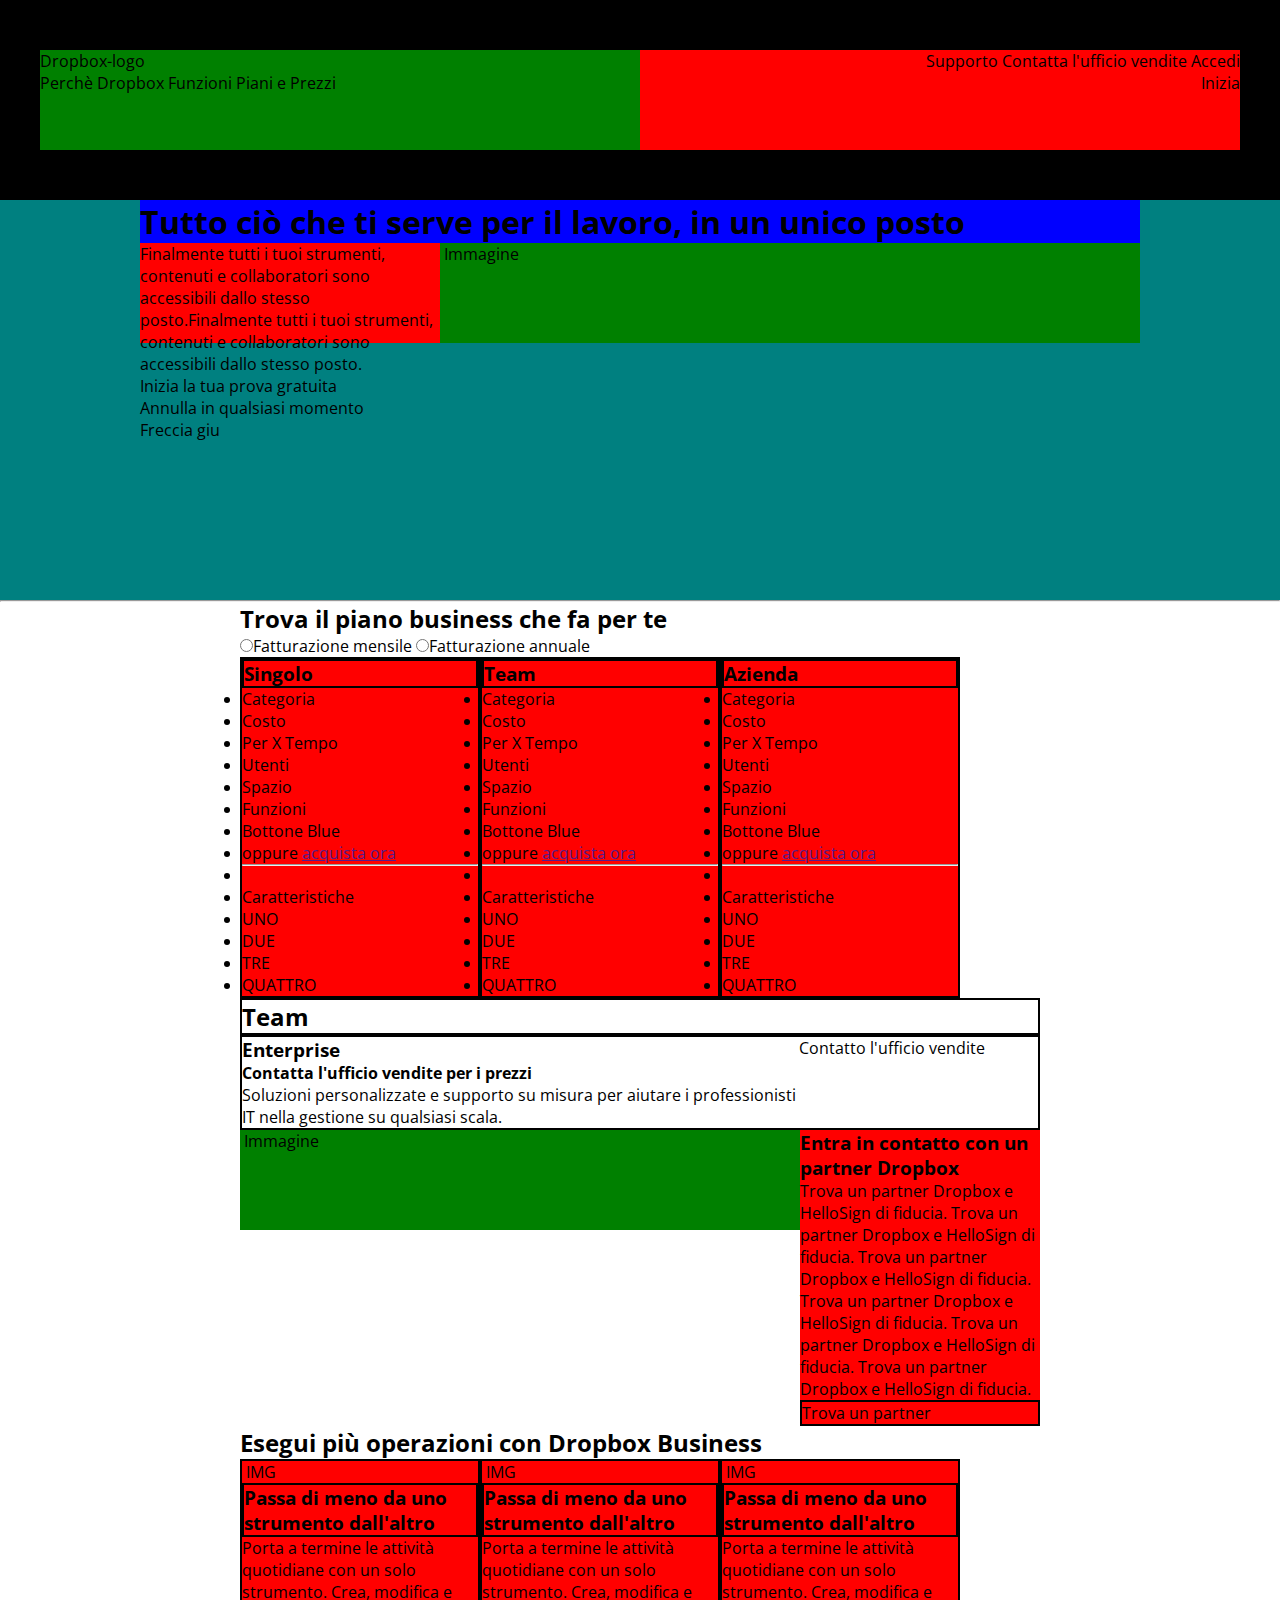
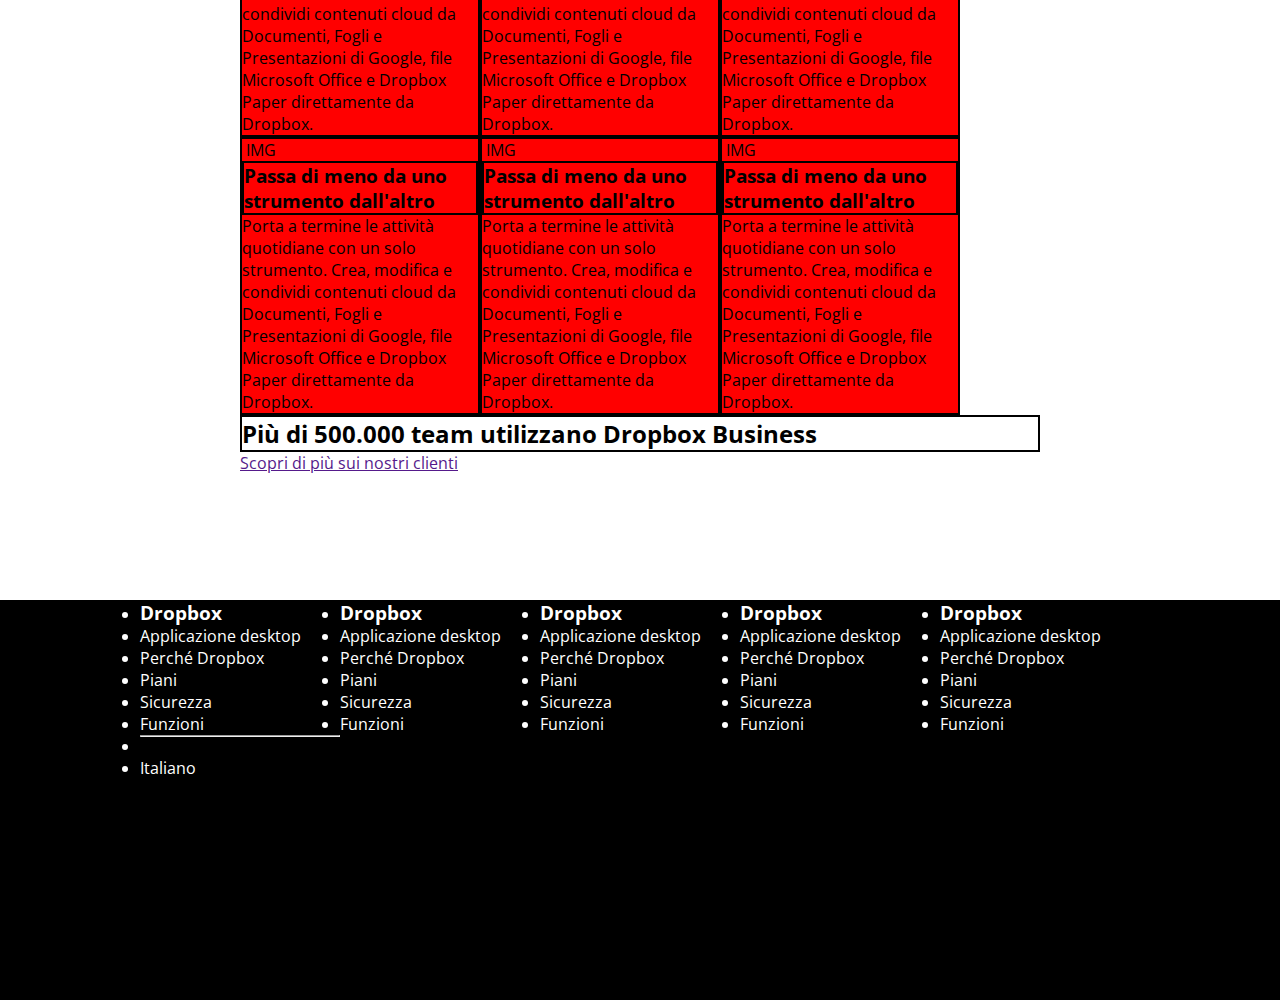
==== index.html @ 6da0c2fe "[UPD] Added footer block structure" ====
<!DOCTYPE html>
<html lang="en">
<head>
    <meta charset="UTF-8">
    <meta name="viewport" content="width=device-width, initial-scale=1.0">
    <title>Esercizio n9</title>
    <!-- font -->
    <link rel="preconnect" href="https://fonts.googleapis.com">
    <link rel="preconnect" href="https://fonts.gstatic.com" crossorigin>
    <link href="https://fonts.googleapis.com/css2?family=Open+Sans:ital,wght@0,300..800;1,300..800&display=swap" rel="stylesheet">
    <!-- simbols -->
    <link rel="stylesheet" href="https://cdnjs.cloudflare.com/ajax/libs/font-awesome/6.7.2/css/all.min.css" integrity="sha512-Evv84Mr4kqVGRNSgIGL/F/aIDqQb7xQ2vcrdIwxfjThSH8CSR7PBEakCr51Ck+w+/U6swU2Im1vVX0SVk9ABhg==" crossorigin="anonymous" referrerpolicy="no-referrer" />
    <!-- css -->
    <link rel="stylesheet" href="./css/style.css">
</head>
<body>
    <!-- header -->
    <header class="bg-black">
        <div class="container-big d-flex align-items-center h200">
            <div class="col50 bg-green h100">
                <div class="logo">Dropbox-logo</div>
                <div class="links">
                    Perch&egrave; Dropbox
                    Funzioni
                    Piani e Prezzi
                </div>
            </div>
            <div class="col50 bg-red txt-right h100">
                <div class="links">
                    Supporto
                    Contatta l'ufficio vendite
                    Accedi
                    <div class="btn">Inizia</div>
                </div>
            </div>
        </div>
    </header>
    <!-- main -->
    <main class="h2000">
        <!-- jumbotron -->
        <div id="jumbotron" class="bg-teal">
            <div class="container-mid h400">
                <div class="content">
                    <h1 class="bg-blue">Tutto ci&ograve; che ti serve per il lavoro, in un unico posto</h1>
                </div>
                <div class="content d-flex">
                    <div class="col30 bg-red h100">
                        <p>Finalmente tutti i tuoi strumenti, contenuti e collaboratori sono accessibili dallo stesso posto.Finalmente tutti i tuoi strumenti, contenuti e collaboratori sono accessibili dallo stesso posto.</p>
                        <div class="btn"> Inizia la tua prova gratuita</div>
                        <div class="btn"> Annulla in qualsiasi momento</div>
                        <div class="arrow">Freccia giu</div>
                    </div>
                    <div class="col70 bg-green h100">
                        <img src="" alt="">
                        Immagine
                    </div>
                </div>
            </div>
        </div>
        <hr>
        <div class="container-sm">
            <!-- S1 -->
            <div id="section-1">
                <!-- row -->
                <div class="content">
                    <h2>Trova il piano business che fa per te</h2>
                    <div class="inp-radio">
                        <input type="radio">Fatturazione mensile
                        <input type="radio">Fatturazione annuale
                    </div>
                </div>
                <!-- column -->
                <div class="content d-flex">
                    <!-- one -->
                    <div class="col30 bg-red border-black">
                        <h3 class="border-black">Singolo</h3>
                        <ul>
                            <li>Categoria</li>
                            <li>Costo</li>
                            <li>Per X Tempo</li>
                            <li>Utenti</li>
                            <li>Spazio</li>
                            <li>Funzioni</li>
                            <li class="btn">Bottone Blue</li>
                            <li>oppure <a href="">acquista ora</a></li>
                            <li><hr> <!--forse un hr?--></li>
                            <li>Caratteristiche</li>
                            <li>UNO</li>
                            <li>DUE</li>
                            <li>TRE</li>
                            <li>QUATTRO</li>
                        </ul>
                    </div>
                    <!-- two -->
                    <div class="col30 bg-red border-black">
                        <h3 class="border-black">Team</h3>
                        <ul>
                            <li>Categoria</li>
                            <li>Costo</li>
                            <li>Per X Tempo</li>
                            <li>Utenti</li>
                            <li>Spazio</li>
                            <li>Funzioni</li>
                            <li class="btn">Bottone Blue</li>
                            <li>oppure <a href="">acquista ora</a></li>
                            <li><hr> <!--forse un hr?--></li>
                            <li>Caratteristiche</li>
                            <li>UNO</li>
                            <li>DUE</li>
                            <li>TRE</li>
                            <li>QUATTRO</li>
                        </ul>
                    </div>
                    <!-- three -->
                    <div class="col30 bg-red border-black">
                        <h3 class="border-black">Azienda</h3>
                        <ul>
                            <li>Categoria</li>
                            <li>Costo</li>
                            <li>Per X Tempo</li>
                            <li>Utenti</li>
                            <li>Spazio</li>
                            <li>Funzioni</li>
                            <li class="btn">Bottone Blue</li>
                            <li>oppure <a href="">acquista ora</a></li>
                            <li><hr> <!--forse un hr?--></li>
                            <li>Caratteristiche</li>
                            <li>UNO</li>
                            <li>DUE</li>
                            <li>TRE</li>
                            <li>QUATTRO</li>
                        </ul>
                    </div>
                </div>
                <!-- row -->
                <div class="content">
                    <h2 class="border-black">Team</h2>
                    <div class="content d-flex border-black">
                        <div class="col70">
                            <h3>Enterprise</h3>
                            <strong>Contatta l'ufficio vendite per i prezzi</strong>
                            <p>Soluzioni personalizzate e supporto su misura per aiutare i professionisti IT nella gestione su qualsiasi scala.</p>
                        </div>
                        <div class="col30">
                            <div class="btn">Contatto l'ufficio vendite</div>
                        </div>
                    </div>
                </div>
            </div>
            <!-- S2 -->
            <div id="section-2">
                <div class="content d-flex">
                    <div class="col70 bg-green h100">
                        <img src="" alt="">
                        Immagine
                    </div>
                    <div class="col30 bg-red">
                        <h3>Entra in contatto con un partner Dropbox</h3>
                        <p>Trova un partner Dropbox e HelloSign di fiducia. Trova un partner Dropbox e HelloSign di fiducia. Trova un partner Dropbox e HelloSign di fiducia. Trova un partner Dropbox e HelloSign di fiducia. Trova un partner Dropbox e HelloSign di fiducia. Trova un partner Dropbox e HelloSign di fiducia.</p>
                        <div class="btn border-black">Trova un partner</div>
                    </div>
                </div>
            </div>
            <!-- S3 -->
            <div id="section-3">
                <!-- row -->
                <div class="content">
                    <h2>Esegui pi&ugrave; operazioni con Dropbox Business</h2>
                </div>
                <!-- column -->
                <div class="content d-flex flex-wrap">
                    <!-- one -->
                    <div class="col30 bg-red border-black">
                        <img src="" alt=""> IMG
                        <h3 class="border-black">Passa di meno da uno strumento dall'altro</h3>
                        <p>Porta a termine le attivit&agrave; quotidiane con un solo strumento. Crea, modifica e condividi contenuti cloud da Documenti, Fogli e Presentazioni di Google, file Microsoft Office e Dropbox Paper direttamente da Dropbox.</p>
                    </div>
                    <!-- two -->
                    <div class="col30 bg-red border-black">
                        <img src="" alt=""> IMG
                        <h3 class="border-black">Passa di meno da uno strumento dall'altro</h3>
                        <p>Porta a termine le attivit&agrave; quotidiane con un solo strumento. Crea, modifica e condividi contenuti cloud da Documenti, Fogli e Presentazioni di Google, file Microsoft Office e Dropbox Paper direttamente da Dropbox.</p>
                    </div>
                    <!-- three -->
                    <div class="col30 bg-red border-black">
                        <img src="" alt=""> IMG
                        <h3 class="border-black">Passa di meno da uno strumento dall'altro</h3>
                        <p>Porta a termine le attivit&agrave; quotidiane con un solo strumento. Crea, modifica e condividi contenuti cloud da Documenti, Fogli e Presentazioni di Google, file Microsoft Office e Dropbox Paper direttamente da Dropbox.</p>
                    </div>
                    <!-- four -->
                    <div class="col30 bg-red border-black">
                        <img src="" alt=""> IMG
                        <h3 class="border-black">Passa di meno da uno strumento dall'altro</h3>
                        <p>Porta a termine le attivit&agrave; quotidiane con un solo strumento. Crea, modifica e condividi contenuti cloud da Documenti, Fogli e Presentazioni di Google, file Microsoft Office e Dropbox Paper direttamente da Dropbox.</p>
                    </div>
                    <!-- five -->
                    <div class="col30 bg-red border-black">
                        <img src="" alt=""> IMG
                        <h3 class="border-black">Passa di meno da uno strumento dall'altro</h3>
                        <p>Porta a termine le attivit&agrave; quotidiane con un solo strumento. Crea, modifica e condividi contenuti cloud da Documenti, Fogli e Presentazioni di Google, file Microsoft Office e Dropbox Paper direttamente da Dropbox.</p>
                    </div>
                    <!-- six -->
                    <div class="col30 bg-red border-black">
                        <img src="" alt=""> IMG
                        <h3 class="border-black">Passa di meno da uno strumento dall'altro</h3>
                        <p>Porta a termine le attivit&agrave; quotidiane con un solo strumento. Crea, modifica e condividi contenuti cloud da Documenti, Fogli e Presentazioni di Google, file Microsoft Office e Dropbox Paper direttamente da Dropbox.</p>
                    </div>
                </div>
                <!-- row -->
                <div class="content">
                    <h2 class="border-black">Pi&ugrave; di 500.000 team utilizzano Dropbox Business</h2>
                    <a href="">Scopri di pi&ugrave; sui nostri clienti</a>
                </div>
            </div>
        </div>
    </main>
    <!-- footer -->
    <footer class="bg-black h400">
        <div class="container-mid">
            <div id="info-links">
                <div class="content d-flex c-white">
                    <!-- one -->
                    <div class="col20">
                        <ul>
                            <li><h3>Dropbox</h3></li>
                            <li>Applicazione desktop</li>
                            <li>Perch&eacute; Dropbox</li>
                            <li>Piani</li>
                            <li>Sicurezza</li>
                            <li>Funzioni</li>
                            <li><hr></li>
                            <li>Italiano</li>
                        </ul>
                    </div>
                    <!-- two -->
                    <div class="col20">
                        <ul>
                            <li><h3>Dropbox</h3></li>
                            <li>Applicazione desktop</li>
                            <li>Perch&eacute; Dropbox</li>
                            <li>Piani</li>
                            <li>Sicurezza</li>
                            <li>Funzioni</li>
                        </ul>
                    </div>
                    <!-- three -->
                    <div class="col20">
                        <ul>
                            <li><h3>Dropbox</h3></li>
                            <li>Applicazione desktop</li>
                            <li>Perch&eacute; Dropbox</li>
                            <li>Piani</li>
                            <li>Sicurezza</li>
                            <li>Funzioni</li>
                        </ul>
                    </div>
                    <!-- four -->
                    <div class="col20">
                        <ul>
                            <li><h3>Dropbox</h3></li>
                            <li>Applicazione desktop</li>
                            <li>Perch&eacute; Dropbox</li>
                            <li>Piani</li>
                            <li>Sicurezza</li>
                            <li>Funzioni</li>
                        </ul>
                    </div>
                    <!-- five -->
                    <div class="col20">
                        <ul>
                            <li><h3>Dropbox</h3></li>
                            <li>Applicazione desktop</li>
                            <li>Perch&eacute; Dropbox</li>
                            <li>Piani</li>
                            <li>Sicurezza</li>
                            <li>Funzioni</li>
                        </ul>
                    </div>
                </div>
            </div>
        </div>
    </footer>
</body>
</html>
---- css/style.css ----
*{
    padding: 0;
    margin: 0;
    box-sizing: border-box;
}

body{
    font-family: "Open Sans";
}

.container-big{
    max-width: 1200px;
    margin: 0 auto;
}

.container-mid{
    max-width: 1000px;
    margin: 0 auto;
}

.container-sm{
    max-width: 800px;
    margin: 0 auto;
}

/*content*/

/*utility*/

.bg-black{
    background-color: black;
}

.bg-teal{
    background-color: teal;
}

.bg-blue{
    background-color: blue;
}

.bg-lightgrey{
    background-color: lightgrey;
}

.bg-red{
    background-color: red;
}

.bg-green{
    background-color: green;
}

.border-black{
    border: 2px solid black;
}

/*utility-txt*/

.c-white{
    color: white;
}

.txt-right{
    text-align: right;
}

.txt-center{
    text-align: center;
}

/*utility-dim*/

.col50{
    width: 50%;
}

.col30{
    width: 30%;
}

.col70{
    width: 70%;
}

.col20{
    width: 20%;
}

.h2000{
    height: 2000px;
}

.h400{
    height: 400px;
}

.h200{
    height: 200px;
}

.h100{
    height: 100px;
}

.p50{
    padding: 50px;
}

.m50{
    margin: 50px;
}

/*utility-flex*/

.d-flex{
    display: flex;
}

.flex-wrap{
    flex-wrap: wrap;
}

.align-items-center{
    align-items: center;
}
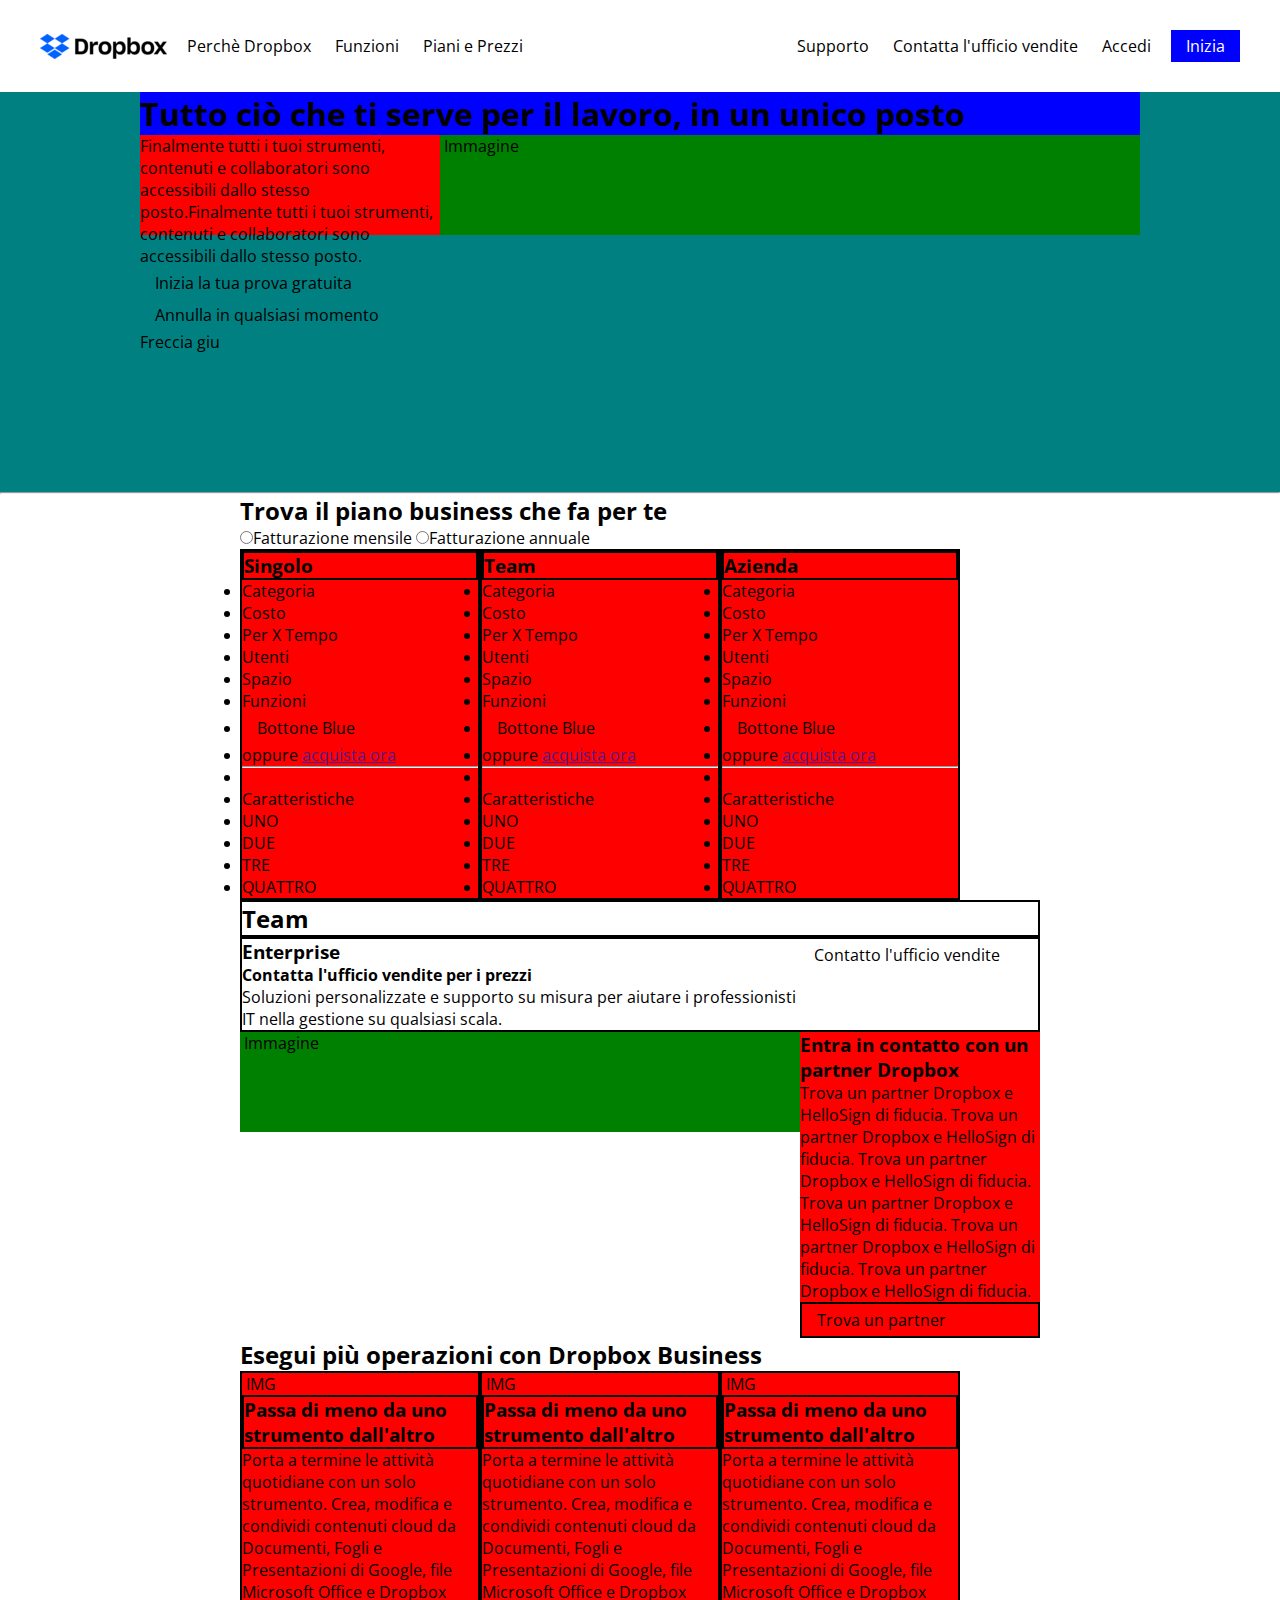
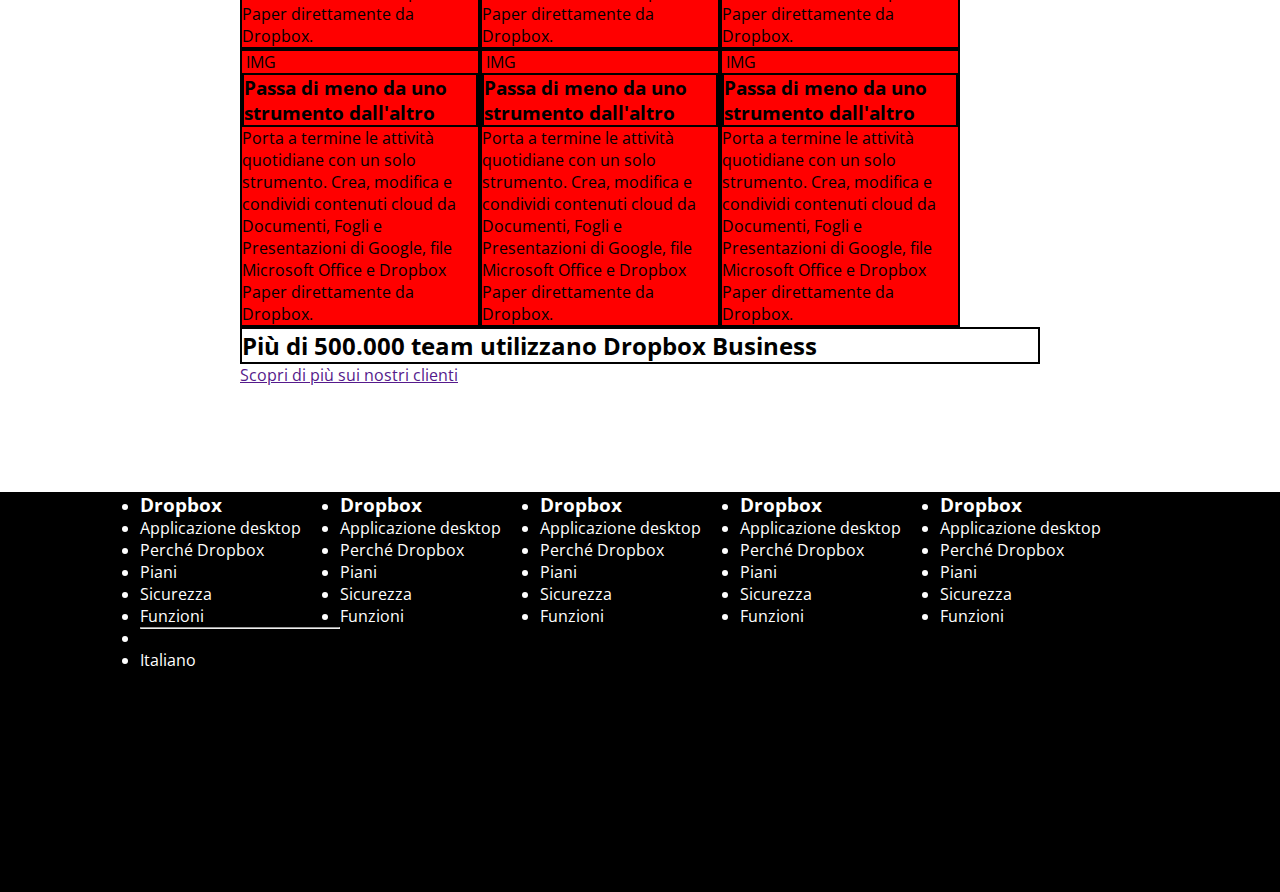
==== commit d14ab8e5: "[UPD] Styling header" ====
--- a/index.html
+++ b/index.html
@@ -15,24 +15,28 @@
 </head>
 <body>
     <!-- header -->
-    <header class="bg-black">
-        <div class="container-big d-flex align-items-center h200">
-            <div class="col50 bg-green h100">
-                <div class="logo">Dropbox-logo</div>
-                <div class="links">
-                    Perch&egrave; Dropbox
-                    Funzioni
-                    Piani e Prezzi
-                </div>
-            </div>
-            <div class="col50 bg-red txt-right h100">
-                <div class="links">
-                    Supporto
-                    Contatta l'ufficio vendite
-                    Accedi
-                    <div class="btn">Inizia</div>
-                </div>
-            </div>
+    <header>
+        <div class="container-big d-flex align-items-center py30">
+            <img src="./img/logo-small.png" alt="">
+            <div class="col50">
+                <div id="head-leftlinks">
+                    <ul>
+                        <li>Perch&egrave; Dropbox</li>
+                        <li>Funzioni</li>
+                        <li>Piani e Prezzi</li>
+                    </ul>
+                </div>
+            </div>
+            <div class="col50 txt-right">
+                <div id="head-rightlinks" class>
+                    <ul>
+                        <li>Supporto</li>
+                        <li>Contatta l'ufficio vendite</li>
+                        <li>Accedi</li>
+                    </ul>
+                </div>
+            </div>
+            <div class="btn bg-blue c-white">Inizia</div>
         </div>
     </header>
     <!-- main -->
--- a/css/style.css
+++ b/css/style.css
@@ -24,6 +24,22 @@
 }
 
 /*content*/
+
+header ul li{
+    display: inline-block;
+}
+
+.btn{
+    padding: 5px 15px;
+}
+
+#head-leftlinks li{
+    margin-left: 20px;
+}
+
+#head-rightlinks li{
+    margin-right: 20px;
+}
 
 /*utility*/
 
@@ -103,12 +119,22 @@
     height: 100px;
 }
 
+/*utility-margin/padding*/
+
 .p50{
     padding: 50px;
 }
 
+.py30{
+    padding: 30px 0;
+}
+
 .m50{
     margin: 50px;
+}
+
+.mr20{
+    margin-right: 20px;
 }
 
 /*utility-flex*/
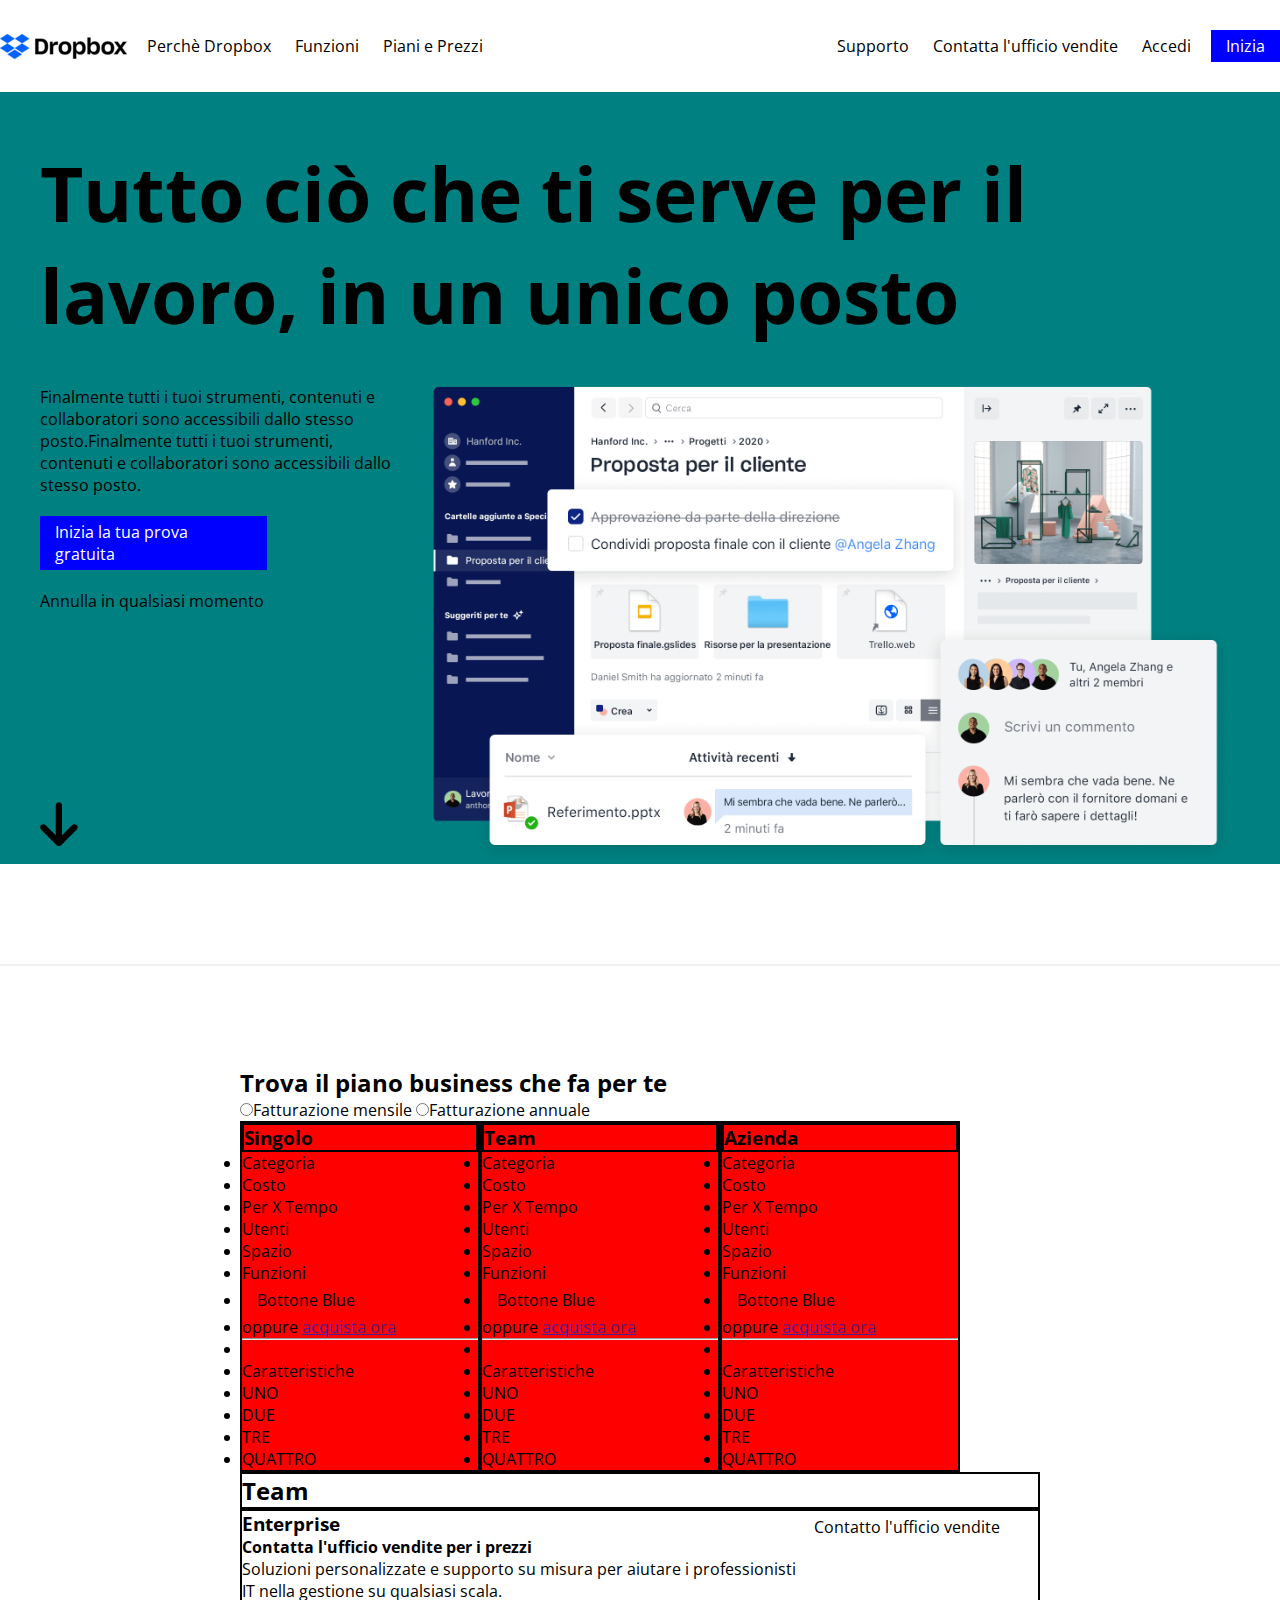
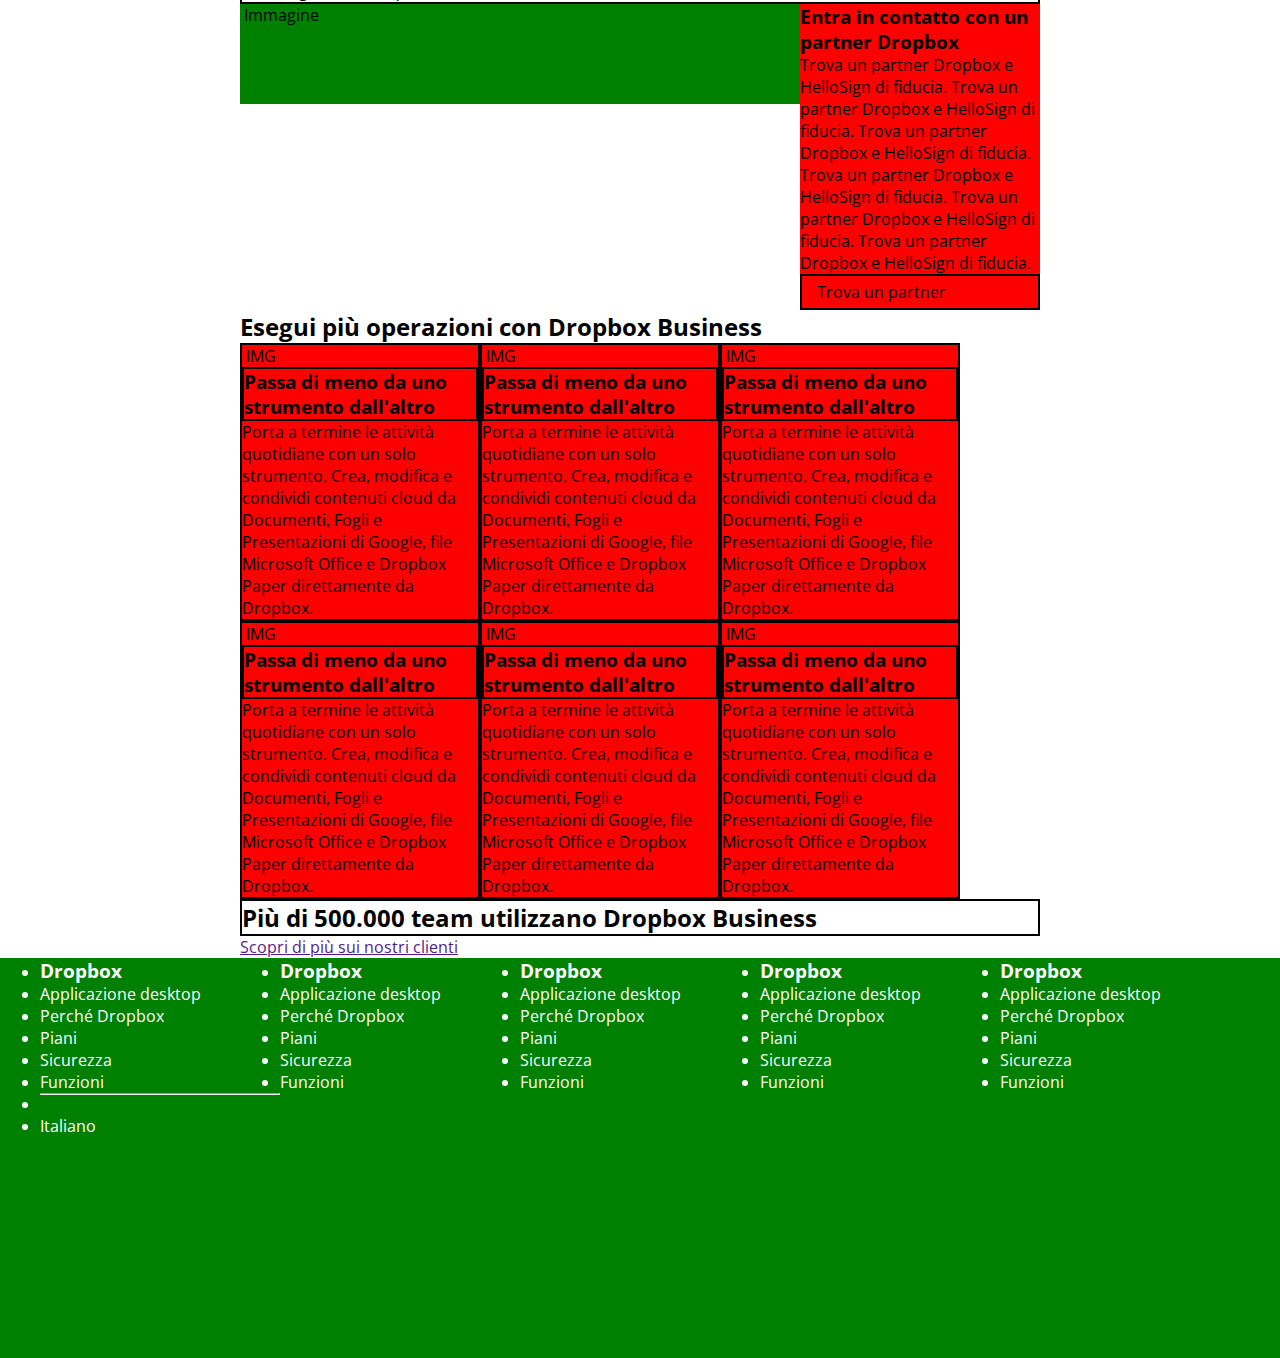
==== commit 94326806: "[UPD] Styling jumbotron" ====
--- a/index.html
+++ b/index.html
@@ -40,28 +40,25 @@
         </div>
     </header>
     <!-- main -->
-    <main class="h2000">
+    <main>
         <!-- jumbotron -->
-        <div id="jumbotron" class="bg-teal">
-            <div class="container-mid h400">
-                <div class="content">
-                    <h1 class="bg-blue">Tutto ci&ograve; che ti serve per il lavoro, in un unico posto</h1>
-                </div>
+        <div id="jumbotron" class="bg-teal pt50">
+            <div class="container-mid">
+                <h1>Tutto ci&ograve; che ti serve per il lavoro, in un unico posto</h1>
                 <div class="content d-flex">
-                    <div class="col30 bg-red h100">
-                        <p>Finalmente tutti i tuoi strumenti, contenuti e collaboratori sono accessibili dallo stesso posto.Finalmente tutti i tuoi strumenti, contenuti e collaboratori sono accessibili dallo stesso posto.</p>
-                        <div class="btn"> Inizia la tua prova gratuita</div>
-                        <div class="btn"> Annulla in qualsiasi momento</div>
-                        <div class="arrow">Freccia giu</div>
-                    </div>
-                    <div class="col70 bg-green h100">
-                        <img src="" alt="">
-                        Immagine
-                    </div>
-                </div>
-            </div>
-        </div>
-        <hr>
+                    <div class="col30 pos-relative ">
+                        <p class="mb20">Finalmente tutti i tuoi strumenti, contenuti e collaboratori sono accessibili dallo stesso posto.Finalmente tutti i tuoi strumenti, contenuti e collaboratori sono accessibili dallo stesso posto.</p>
+                        <div class="btn bg-blue c-white mb20">Inizia la tua prova gratuita</div>
+                        <div>Annulla in qualsiasi momento</div>
+                        <i class="fa-solid fa-arrow-down pos-absolute bottom15"></i>
+                    </div>
+                    <div class="col70">
+                        <img class="img-fluid" src="./img/jumbo.png" alt="">
+                    </div>
+                </div>
+            </div>
+        </div>
+        <hr class="my100">
         <div class="container-sm">
             <!-- S1 -->
             <div id="section-1">
@@ -219,7 +216,7 @@
         </div>
     </main>
     <!-- footer -->
-    <footer class="bg-black h400">
+    <footer class="bg-green h400">
         <div class="container-mid">
             <div id="info-links">
                 <div class="content d-flex c-white">
--- a/css/style.css
+++ b/css/style.css
@@ -9,12 +9,12 @@
 }
 
 .container-big{
+    max-width: 1500px;
+    margin: 0 auto;
+}
+
+.container-mid{
     max-width: 1200px;
-    margin: 0 auto;
-}
-
-.container-mid{
-    max-width: 1000px;
     margin: 0 auto;
 }
 
@@ -23,7 +23,7 @@
     margin: 0 auto;
 }
 
-/*content*/
+/*content-header*/
 
 header ul li{
     display: inline-block;
@@ -41,6 +41,25 @@
     margin-right: 20px;
 }
 
+/*content-main*/
+
+h1{
+    font-size: 75px;
+    margin-bottom: 40px;
+}
+
+#jumbotron .btn{
+    max-width: 63%;
+}
+
+.fa-arrow-down{
+    font-size: 50px;
+}
+
+main>hr{
+    border: 1px solid rgba(211, 211, 211, 0.3);
+}
+
 /*utility*/
 
 .bg-black{
@@ -119,12 +138,24 @@
     height: 100px;
 }
 
+.img-fluid{
+    max-width: 100%;
+}
+
 /*utility-margin/padding*/
 
 .p50{
     padding: 50px;
 }
 
+.pt50{
+    padding-top: 50px;
+}
+
+.pb50{
+    padding-bottom: 50px;
+}
+
 .py30{
     padding: 30px 0;
 }
@@ -133,10 +164,18 @@
     margin: 50px;
 }
 
+.my100{
+    margin: 100px 0;
+}
+
 .mr20{
     margin-right: 20px;
 }
 
+.mb20{
+    margin-bottom: 20px;
+}
+
 /*utility-flex*/
 
 .d-flex{
@@ -149,4 +188,19 @@
 
 .align-items-center{
     align-items: center;
-}+}
+
+/*utlity-pos*/
+
+.pos-relative{
+    position: relative;
+}
+
+.pos-absolute{
+    position: absolute;
+}
+
+.bottom15{
+    bottom: 15px;
+}
+
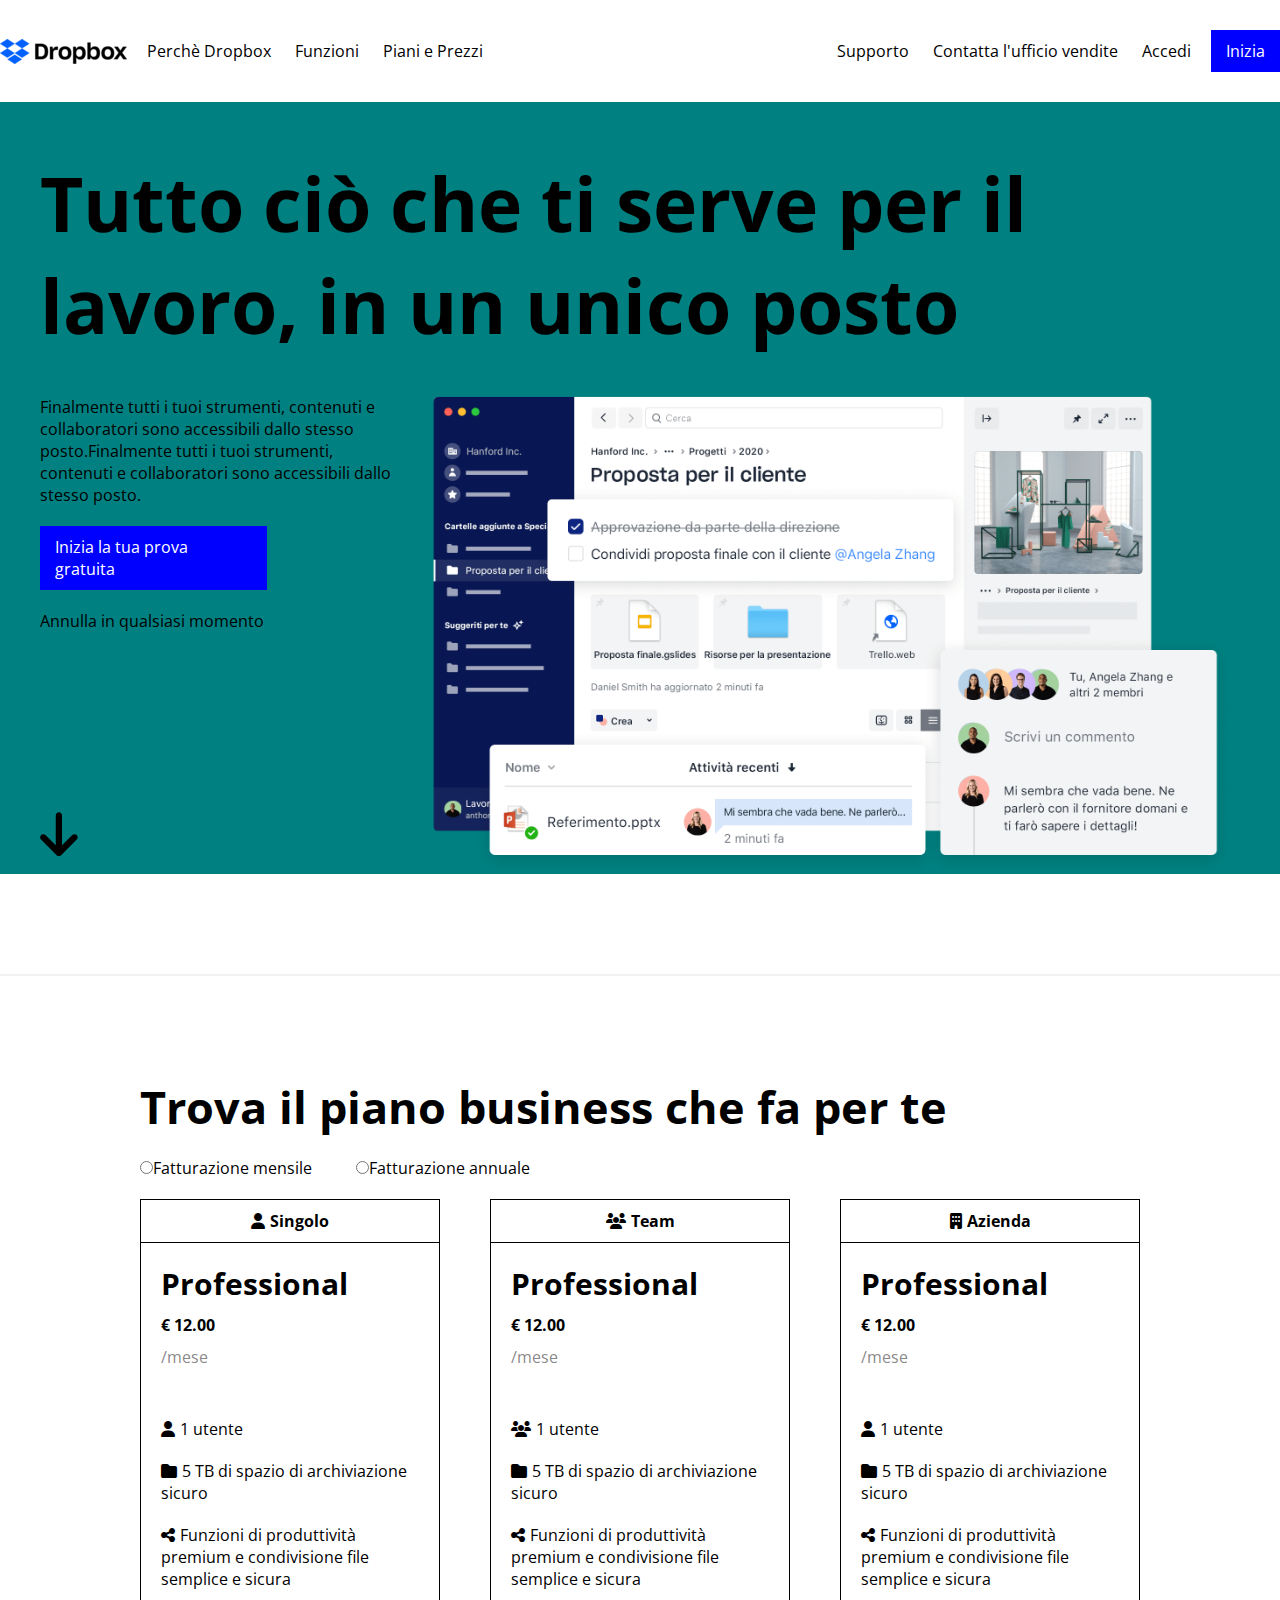
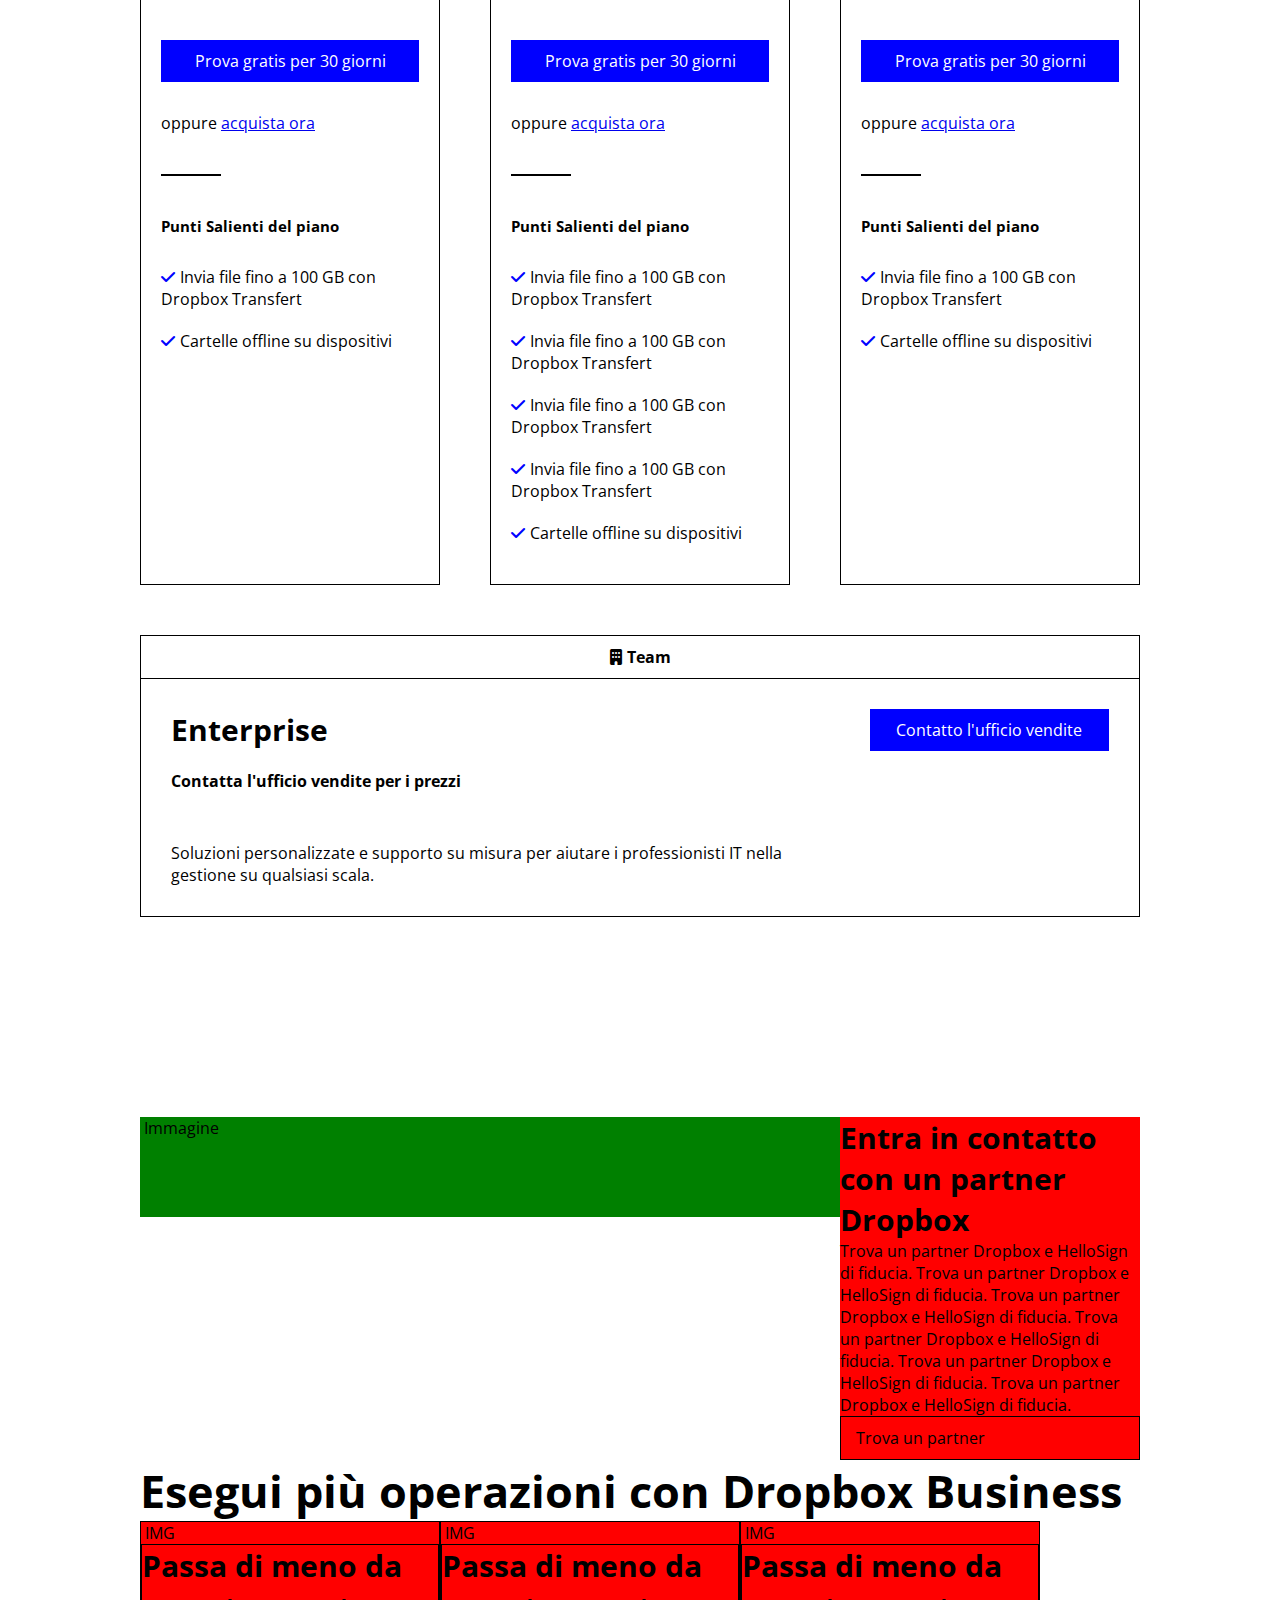
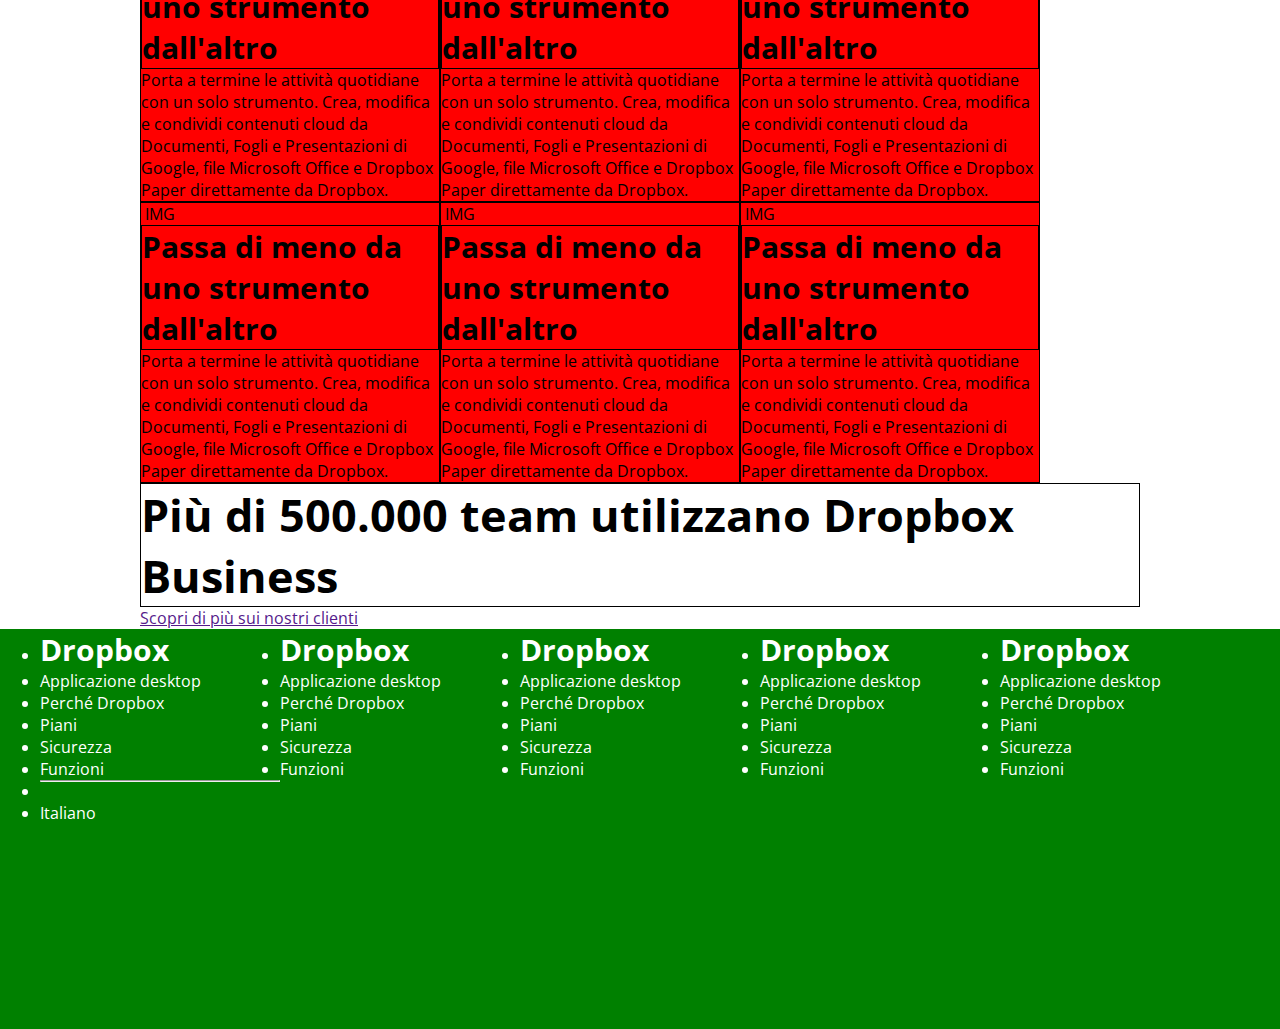
==== commit 16b1650a: "[UPD] Styling main S1" ====
--- a/index.html
+++ b/index.html
@@ -63,87 +63,90 @@
             <!-- S1 -->
             <div id="section-1">
                 <!-- row -->
-                <div class="content">
+                <div class="content-1">
                     <h2>Trova il piano business che fa per te</h2>
-                    <div class="inp-radio">
-                        <input type="radio">Fatturazione mensile
-                        <input type="radio">Fatturazione annuale
+                    <div class="inp-radio my20">
+                        <span><input type="radio" name="#">Fatturazione mensile</span>
+                        <span><input type="radio" name="#">Fatturazione annuale</span>
                     </div>
                 </div>
                 <!-- column -->
-                <div class="content d-flex">
+                <div class="content-2 d-flex align-stretch j-between">
                     <!-- one -->
-                    <div class="col30 bg-red border-black">
-                        <h3 class="border-black">Singolo</h3>
-                        <ul>
-                            <li>Categoria</li>
-                            <li>Costo</li>
-                            <li>Per X Tempo</li>
-                            <li>Utenti</li>
-                            <li>Spazio</li>
-                            <li>Funzioni</li>
-                            <li class="btn">Bottone Blue</li>
-                            <li>oppure <a href="">acquista ora</a></li>
-                            <li><hr> <!--forse un hr?--></li>
-                            <li>Caratteristiche</li>
-                            <li>UNO</li>
-                            <li>DUE</li>
-                            <li>TRE</li>
-                            <li>QUATTRO</li>
+                    <div class="col30 border-black">
+                        <h4 class="txt-center my10"><i class="fa-solid fa-user mr5"></i>Singolo</h4>
+                        <ul>
+                            <li class="mb10"><h3>Professional</h3></li>
+                            <li class="mb10"><strong>&euro; 12.00</strong></li>
+                            <li class="c-grey mb50">/mese</li>
+                            <li class="mb20"><i class="fa-solid fa-user mr5"></i>1 utente</li>
+                            <li class="mb20"><i class="fa-solid fa-folder mr5"></i>5 TB di spazio di archiviazione sicuro</li>
+                            <li class="mb50"><i class="fa-solid fa-share-nodes mr5"></i>Funzioni di produttivit&agrave; premium e condivisione file semplice e sicura</li>
+                            <li class="btn bg-blue c-white txt-center mb30">Prova gratis per 30 giorni</li>
+                            <li>oppure <a href="#">acquista ora</a></li>
+                        </ul>
+                        <hr class="my20">
+                        <ul>
+                            <li><h5 class="mb30">Punti Salienti del piano</h5></li>
+                            <li class="mb20"><i class="fa-solid fa-check c-blue mr5"></i>Invia file fino a 100 GB con Dropbox Transfert</li>
+                            <li class="mb20"><i class="fa-solid fa-check c-blue mr5"></i>Cartelle offline su dispositivi</li>
                         </ul>
                     </div>
                     <!-- two -->
-                    <div class="col30 bg-red border-black">
-                        <h3 class="border-black">Team</h3>
-                        <ul>
-                            <li>Categoria</li>
-                            <li>Costo</li>
-                            <li>Per X Tempo</li>
-                            <li>Utenti</li>
-                            <li>Spazio</li>
-                            <li>Funzioni</li>
-                            <li class="btn">Bottone Blue</li>
-                            <li>oppure <a href="">acquista ora</a></li>
-                            <li><hr> <!--forse un hr?--></li>
-                            <li>Caratteristiche</li>
-                            <li>UNO</li>
-                            <li>DUE</li>
-                            <li>TRE</li>
-                            <li>QUATTRO</li>
+                    <div class="col30 border-black">
+                        <h4 class="txt-center my10"><i class="fa-solid fa-users mr5"></i>Team</h4>
+                        <ul>
+                            <li class="mb10"><h3>Professional</h3></li>
+                            <li class="mb10"><strong>&euro; 12.00</strong></li>
+                            <li class="c-grey mb50">/mese</li>
+                            <li class="mb20"><i class="fa-solid fa-users mr5"></i>1 utente</li>
+                            <li class="mb20"><i class="fa-solid fa-folder mr5"></i>5 TB di spazio di archiviazione sicuro</li>
+                            <li class="mb50"><i class="fa-solid fa-share-nodes mr5"></i>Funzioni di produttivit&agrave; premium e condivisione file semplice e sicura</li>
+                            <li class="btn bg-blue c-white txt-center mb30">Prova gratis per 30 giorni</li>
+                            <li>oppure <a href="#">acquista ora</a></li>
+                        </ul>
+                        <hr class="my20">
+                        <ul>
+                            <li><h5 class="mb30">Punti Salienti del piano</h5></li>
+                            <li class="mb20"><i class="fa-solid fa-check c-blue mr5"></i>Invia file fino a 100 GB con Dropbox Transfert</li>
+                            <li class="mb20"><i class="fa-solid fa-check c-blue mr5"></i>Invia file fino a 100 GB con Dropbox Transfert</li>
+                            <li class="mb20"><i class="fa-solid fa-check c-blue mr5"></i>Invia file fino a 100 GB con Dropbox Transfert</li>
+                            <li class="mb20"><i class="fa-solid fa-check c-blue mr5"></i>Invia file fino a 100 GB con Dropbox Transfert</li>
+                            <li class="mb20"><i class="fa-solid fa-check c-blue mr5"></i>Cartelle offline su dispositivi</li>
                         </ul>
                     </div>
                     <!-- three -->
-                    <div class="col30 bg-red border-black">
-                        <h3 class="border-black">Azienda</h3>
-                        <ul>
-                            <li>Categoria</li>
-                            <li>Costo</li>
-                            <li>Per X Tempo</li>
-                            <li>Utenti</li>
-                            <li>Spazio</li>
-                            <li>Funzioni</li>
-                            <li class="btn">Bottone Blue</li>
-                            <li>oppure <a href="">acquista ora</a></li>
-                            <li><hr> <!--forse un hr?--></li>
-                            <li>Caratteristiche</li>
-                            <li>UNO</li>
-                            <li>DUE</li>
-                            <li>TRE</li>
-                            <li>QUATTRO</li>
-                        </ul>
-                    </div>
-                </div>
-                <!-- row -->
-                <div class="content">
-                    <h2 class="border-black">Team</h2>
-                    <div class="content d-flex border-black">
-                        <div class="col70">
-                            <h3>Enterprise</h3>
-                            <strong>Contatta l'ufficio vendite per i prezzi</strong>
+                    <div class="col30 border-black">
+                        <h4 class="txt-center my10"><i class="fa-solid fa-building mr5"></i></i>Azienda</h4>
+                        <ul>
+                            <li class="mb10"><h3>Professional</h3></li>
+                            <li class="mb10"><strong>&euro; 12.00</strong></li>
+                            <li class="c-grey mb50">/mese</li>
+                            <li class="mb20"><i class="fa-solid fa-user mr5"></i>1 utente</li>
+                            <li class="mb20"><i class="fa-solid fa-folder mr5"></i>5 TB di spazio di archiviazione sicuro</li>
+                            <li class="mb50"><i class="fa-solid fa-share-nodes mr5"></i>Funzioni di produttivit&agrave; premium e condivisione file semplice e sicura</li>
+                            <li class="btn bg-blue c-white txt-center mb30">Prova gratis per 30 giorni</li>
+                            <li>oppure <a href="#">acquista ora</a></li>
+                        </ul>
+                        <hr class="my20">
+                        <ul>
+                            <li><h5 class="mb30">Punti Salienti del piano</h5></li>
+                            <li class="mb20"><i class="fa-solid fa-check c-blue mr5"></i>Invia file fino a 100 GB con Dropbox Transfert</li>
+                            <li><i class="fa-solid fa-check c-blue mr5"></i>Cartelle offline su dispositivi</li>
+                        </ul>
+                    </div>
+                </div>
+                <!-- row -->
+                <div class="content-3 border-black">
+                    <h4 class="txt-center my10"><i class="fa-solid fa-building mr5"></i>Team</h4>
+                    <div class="content d-flex">
+                        <div class="col70 p30">
+                            <h3 class="mb20">Enterprise</h3>
+                            <h4 class="mb50">Contatta l'ufficio vendite per i prezzi</h4>
                             <p>Soluzioni personalizzate e supporto su misura per aiutare i professionisti IT nella gestione su qualsiasi scala.</p>
                         </div>
-                        <div class="col30">
-                            <div class="btn">Contatto l'ufficio vendite</div>
+                        <div class="col30 p30">
+                            <div class="btn bg-blue c-white txt-center">Contatto l'ufficio vendite</div>
                         </div>
                     </div>
                 </div>
--- a/css/style.css
+++ b/css/style.css
@@ -19,7 +19,7 @@
 }
 
 .container-sm{
-    max-width: 800px;
+    max-width: 1000px;
     margin: 0 auto;
 }
 
@@ -30,7 +30,7 @@
 }
 
 .btn{
-    padding: 5px 15px;
+    padding: 10px 15px;
 }
 
 #head-leftlinks li{
@@ -60,6 +60,48 @@
     border: 1px solid rgba(211, 211, 211, 0.3);
 }
 
+.inp-radio span{
+    margin-right: 40px;
+}
+
+h2{
+    font-size: 45px;
+}
+
+h3{
+    font-size: 30px;
+}
+
+#section-1{
+    margin-bottom: 200px;
+}
+
+#section-1 ul li{
+    list-style: none;
+}
+
+#section-1 ul{
+    padding: 20px;
+}
+
+#section-1 ul:first-of-type, .content-3>div{
+    border-top: 1px solid black;
+}
+
+.container-sm hr{
+    border: 1px solid black;
+    max-width: 20%;
+    margin-left: 20px;
+}
+
+h5{
+    font-size: 15px;
+}
+
+.content-3{
+    margin-top: 50px;
+}
+
 /*utility*/
 
 .bg-black{
@@ -87,7 +129,7 @@
 }
 
 .border-black{
-    border: 2px solid black;
+    border: 1px solid black;
 }
 
 /*utility-txt*/
@@ -96,6 +138,14 @@
     color: white;
 }
 
+.c-blue{
+    color: blue;
+}
+
+.c-grey{
+    color: rgba(86, 82, 82, 0.7);
+}
+
 .txt-right{
     text-align: right;
 }
@@ -148,6 +198,10 @@
     padding: 50px;
 }
 
+.p30{
+    padding: 30px;
+}
+
 .pt50{
     padding-top: 50px;
 }
@@ -168,14 +222,42 @@
     margin: 100px 0;
 }
 
+.my20{
+    margin: 20px 0;
+}
+
+.my10{
+    margin: 10px 0;
+}
+
 .mr20{
     margin-right: 20px;
 }
 
+.mr5{
+    margin-right: 5px;
+}
+
 .mb20{
     margin-bottom: 20px;
 }
 
+.mb10{
+    margin-bottom: 10px;
+}
+
+.mb30{
+    margin-bottom: 30px;
+}
+
+.mb40{
+    margin-bottom: 40px;
+}
+
+.mb50{
+    margin-bottom: 50px;
+}
+
 /*utility-flex*/
 
 .d-flex{
@@ -190,6 +272,14 @@
     align-items: center;
 }
 
+.align-stretch{
+    align-items: stretch;
+}
+
+.j-between{
+    justify-content: space-between;
+}
+
 /*utlity-pos*/
 
 .pos-relative{
@@ -202,5 +292,4 @@
 
 .bottom15{
     bottom: 15px;
-}
-
+}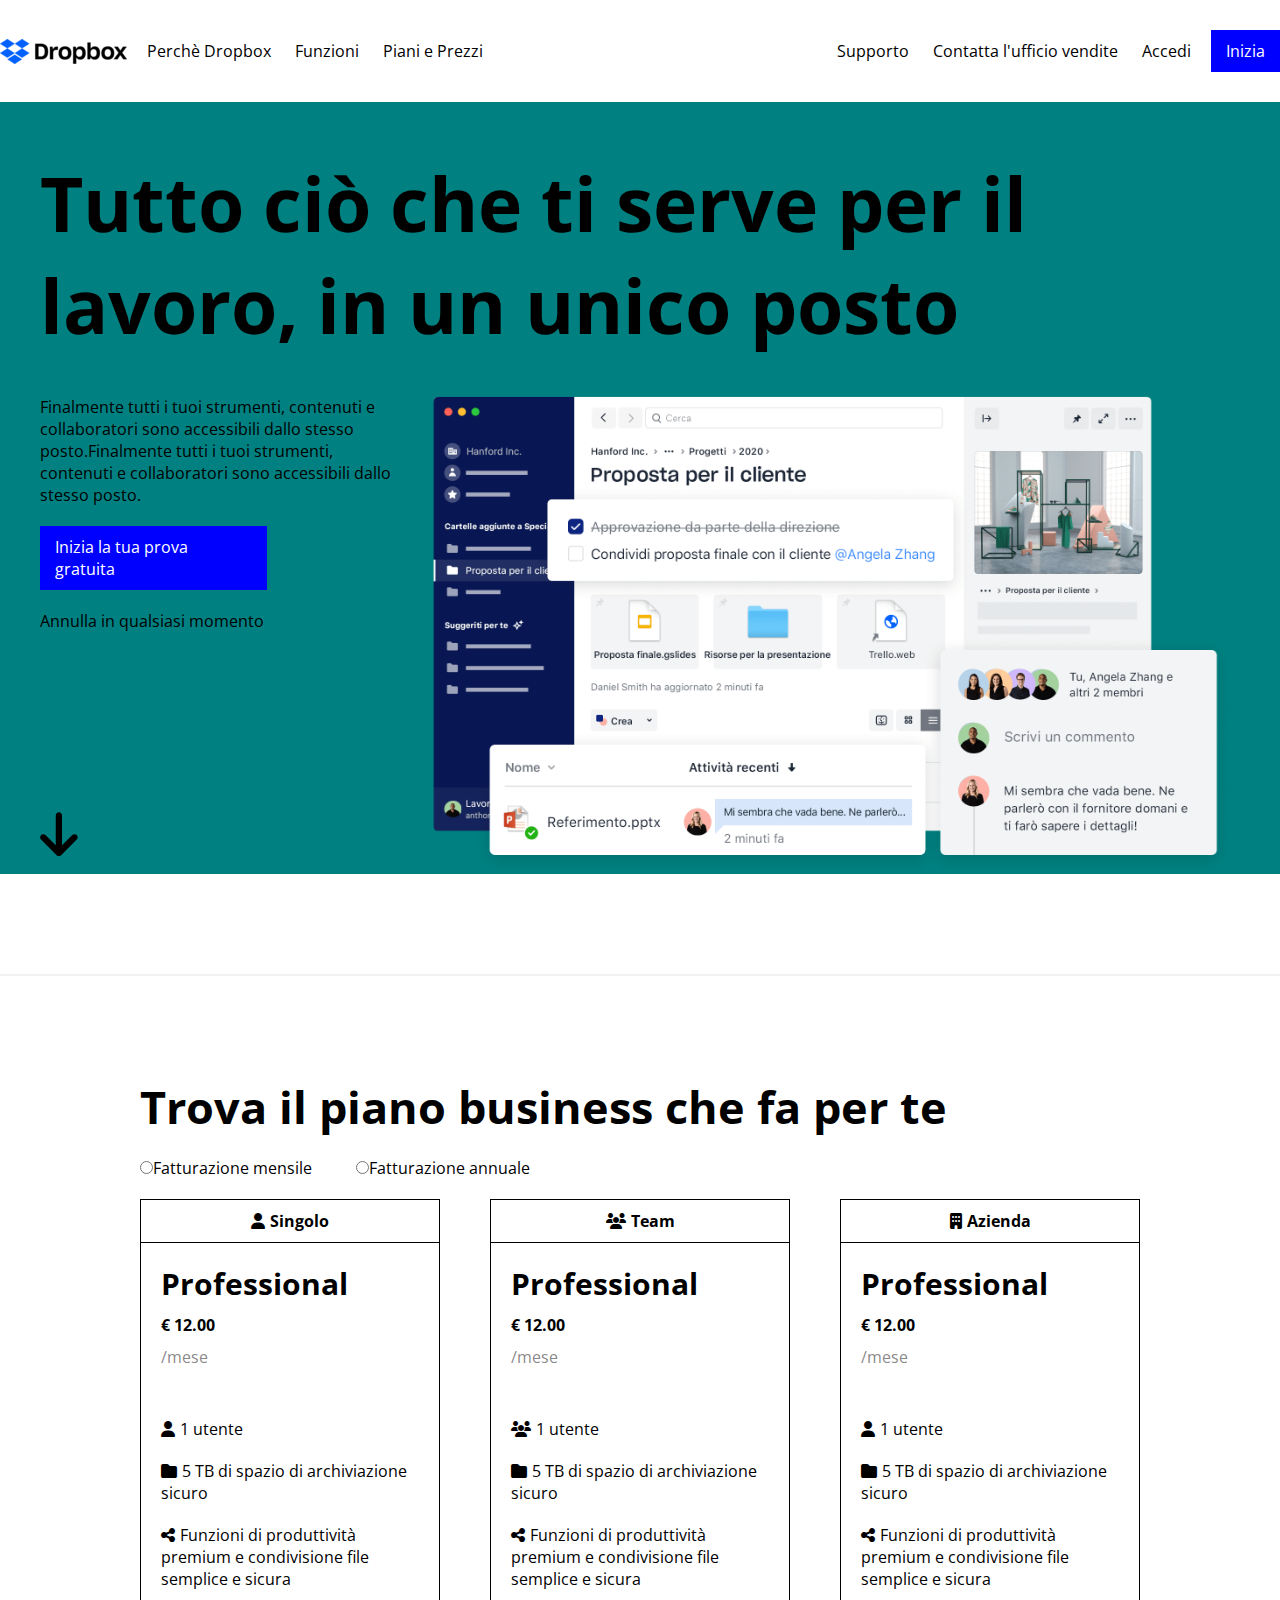
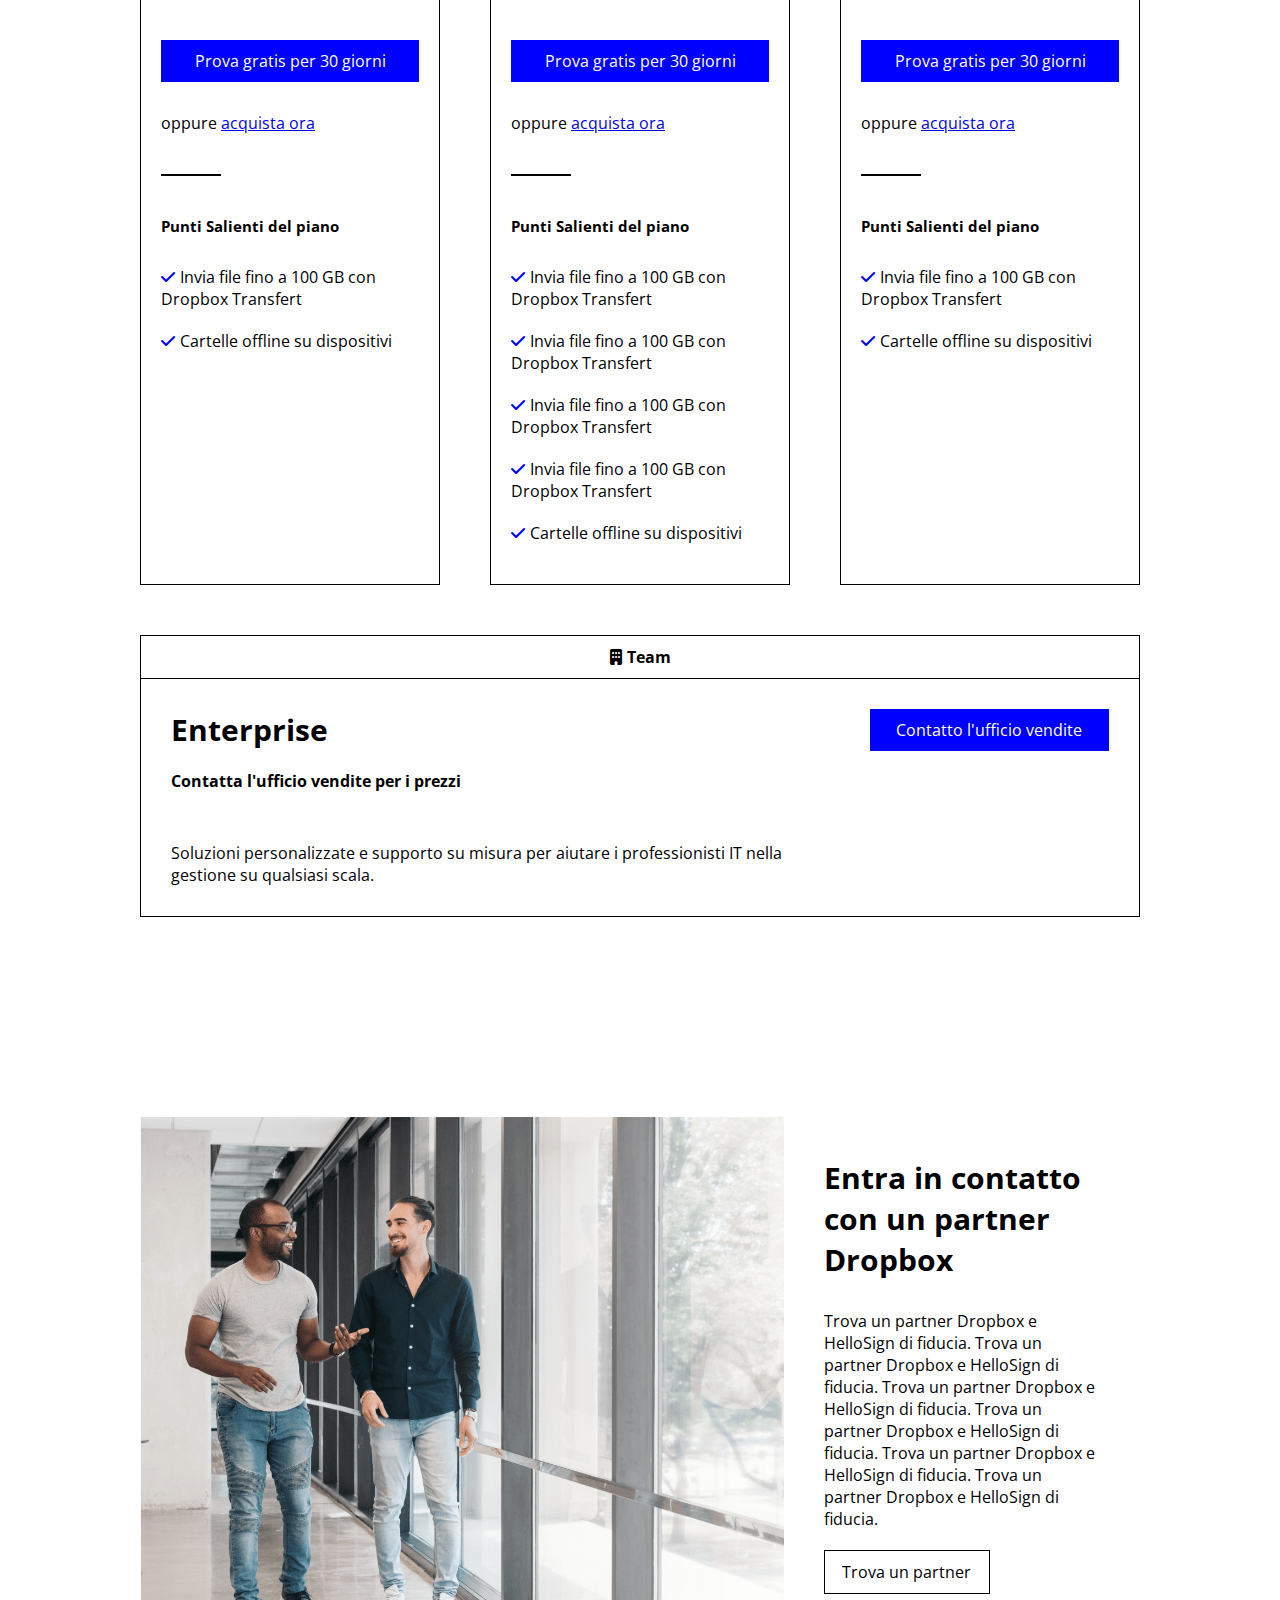
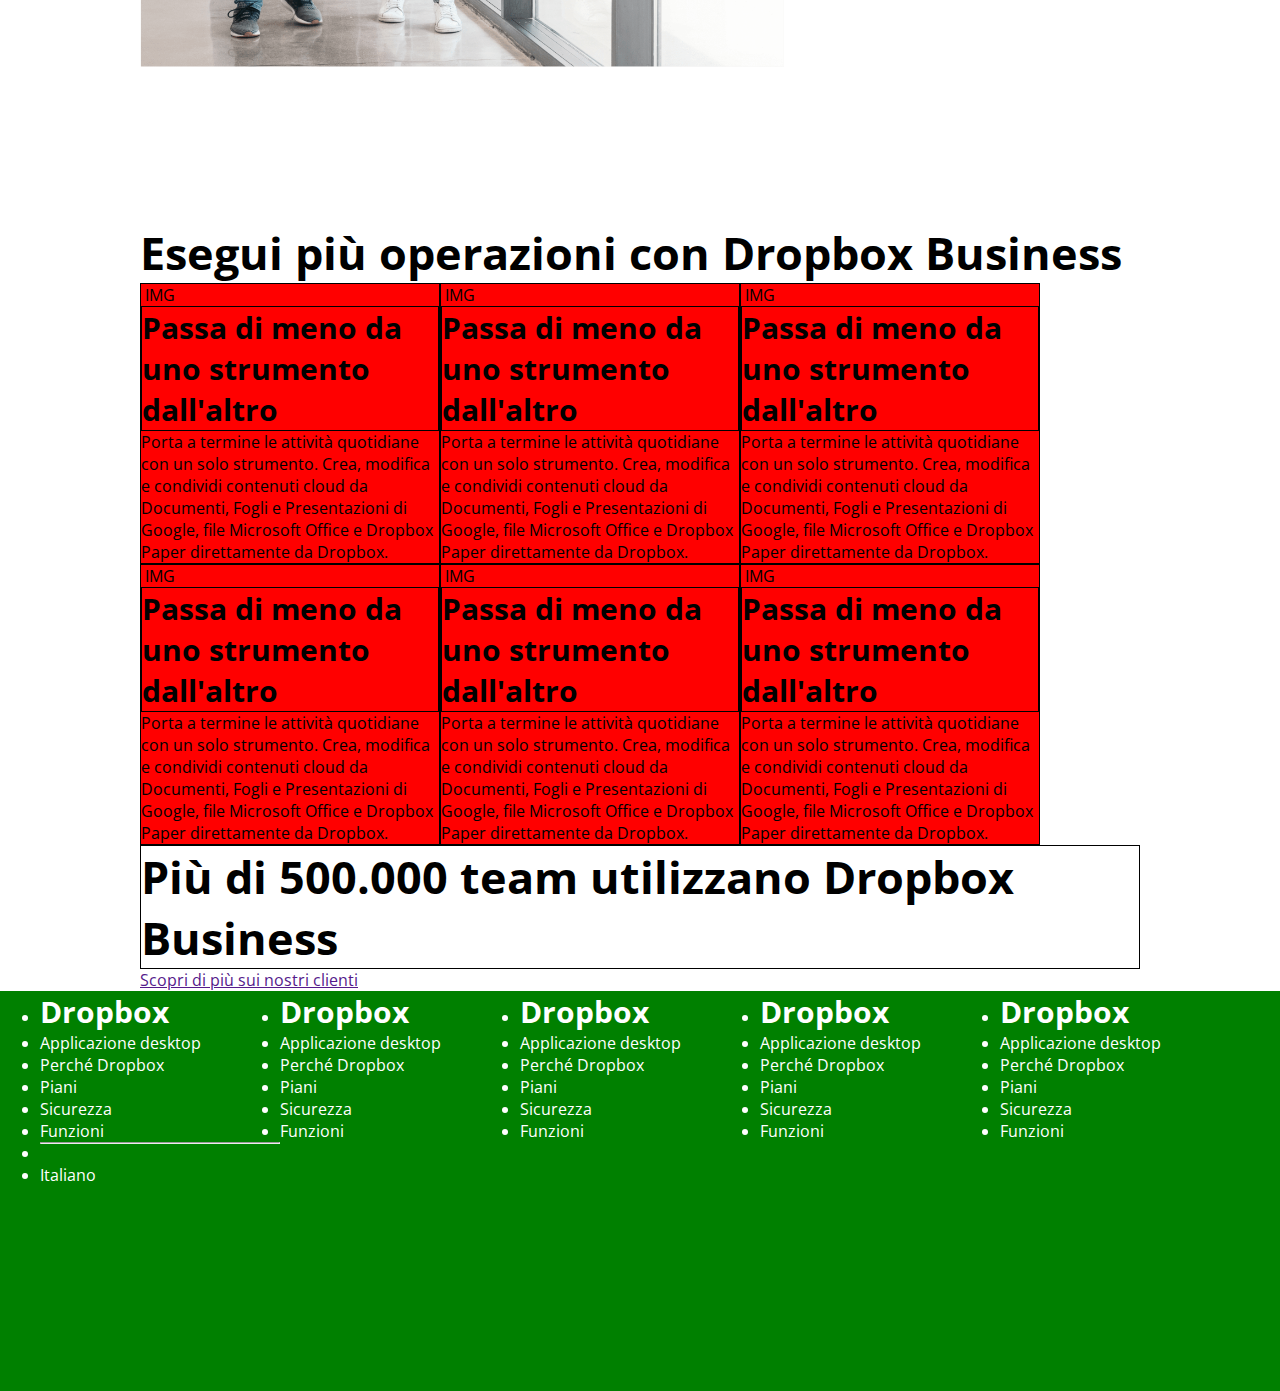
==== commit 8d8ab345: "[UPD] Styling main S2" ====
--- a/index.html
+++ b/index.html
@@ -154,14 +154,13 @@
             <!-- S2 -->
             <div id="section-2">
                 <div class="content d-flex">
-                    <div class="col70 bg-green h100">
-                        <img src="" alt="">
-                        Immagine
-                    </div>
-                    <div class="col30 bg-red">
-                        <h3>Entra in contatto con un partner Dropbox</h3>
-                        <p>Trova un partner Dropbox e HelloSign di fiducia. Trova un partner Dropbox e HelloSign di fiducia. Trova un partner Dropbox e HelloSign di fiducia. Trova un partner Dropbox e HelloSign di fiducia. Trova un partner Dropbox e HelloSign di fiducia. Trova un partner Dropbox e HelloSign di fiducia.</p>
-                        <div class="btn border-black">Trova un partner</div>
+                    <div class="col70">
+                        <img class="img-fluid" src="./img/partner.png" alt="">
+                    </div>
+                    <div class="col30">
+                        <h3 class="mb30">Entra in contatto con un partner Dropbox</h3>
+                        <p class="mb20">Trova un partner Dropbox e HelloSign di fiducia. Trova un partner Dropbox e HelloSign di fiducia. Trova un partner Dropbox e HelloSign di fiducia. Trova un partner Dropbox e HelloSign di fiducia. Trova un partner Dropbox e HelloSign di fiducia. Trova un partner Dropbox e HelloSign di fiducia.</p>
+                        <div class="btn txt-center border-black">Trova un partner</div>
                     </div>
                 </div>
             </div>
--- a/css/style.css
+++ b/css/style.css
@@ -102,6 +102,18 @@
     margin-top: 50px;
 }
 
+#section-2{
+    margin-bottom: 150px;
+}
+
+#section-2 .col30{
+    margin: 40px;
+}
+
+#section-2 .btn{
+    max-width: 60%;
+}
+
 /*utility*/
 
 .bg-black{
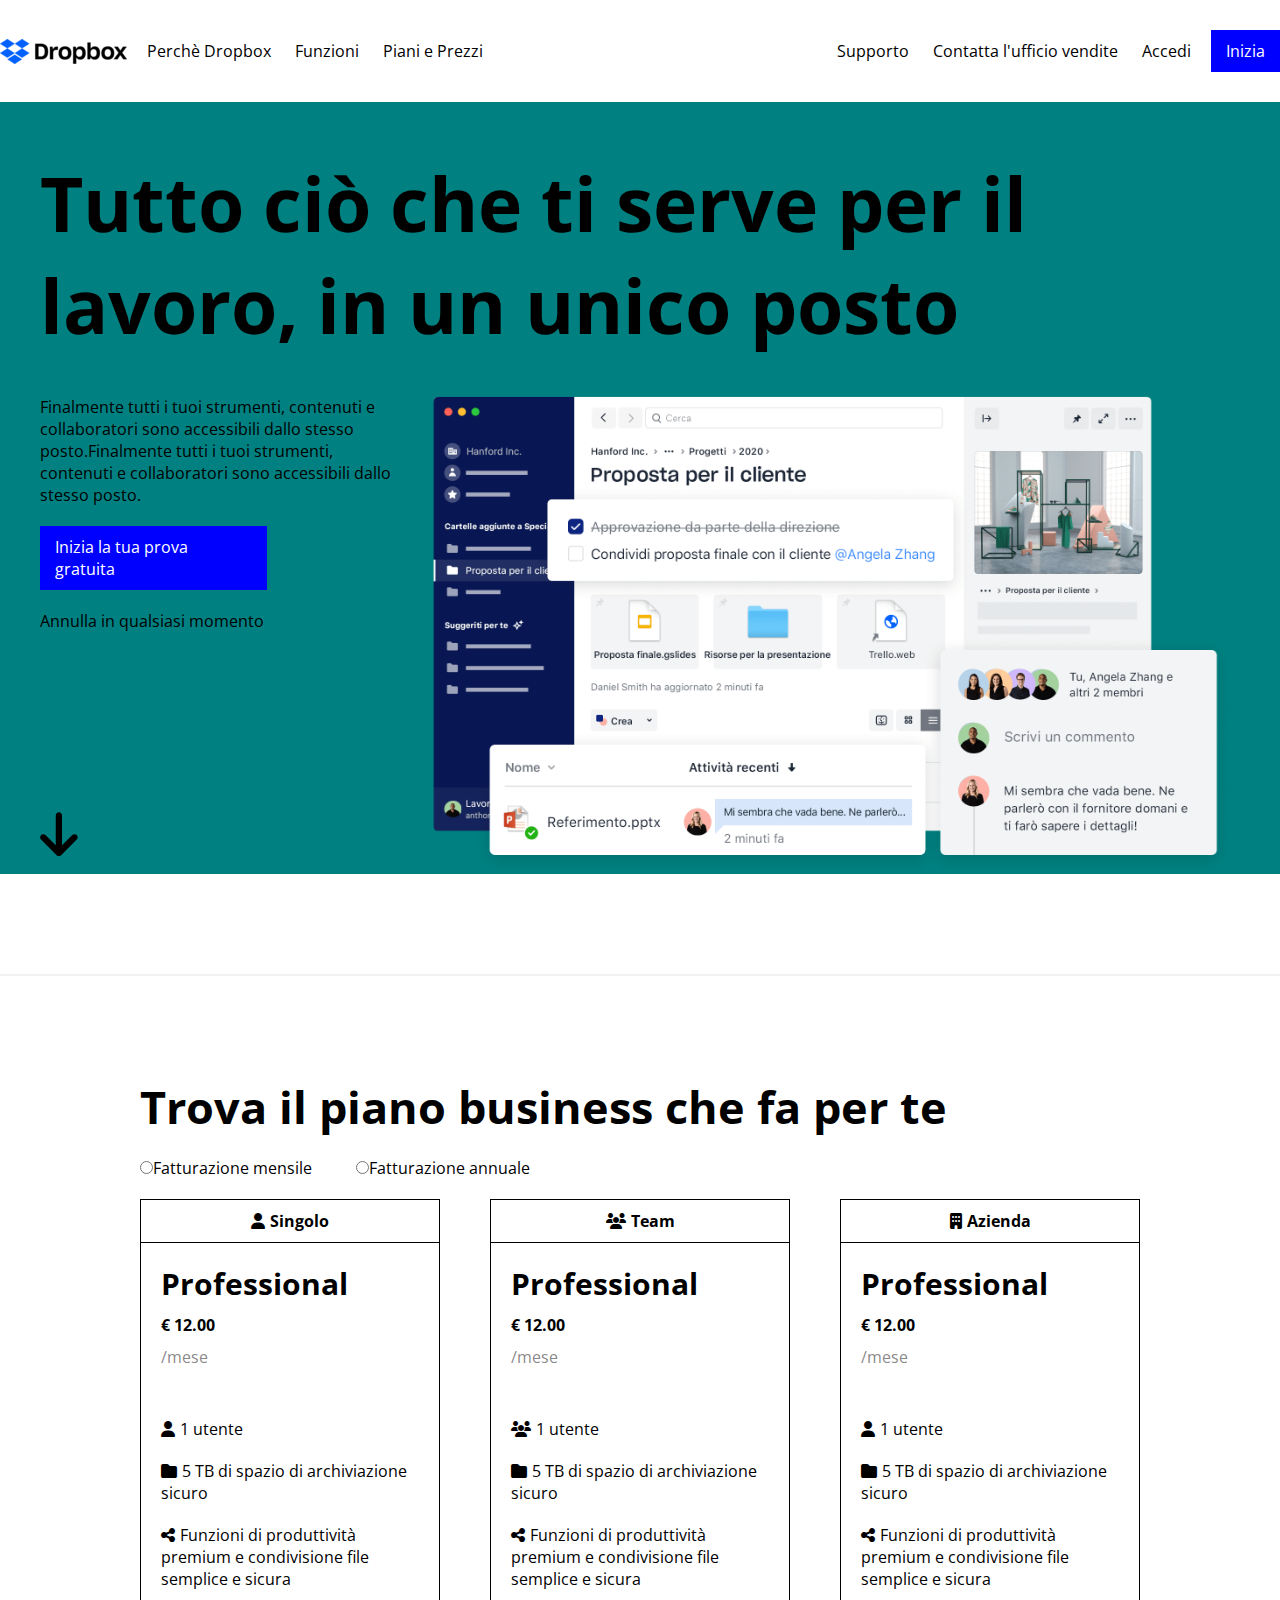
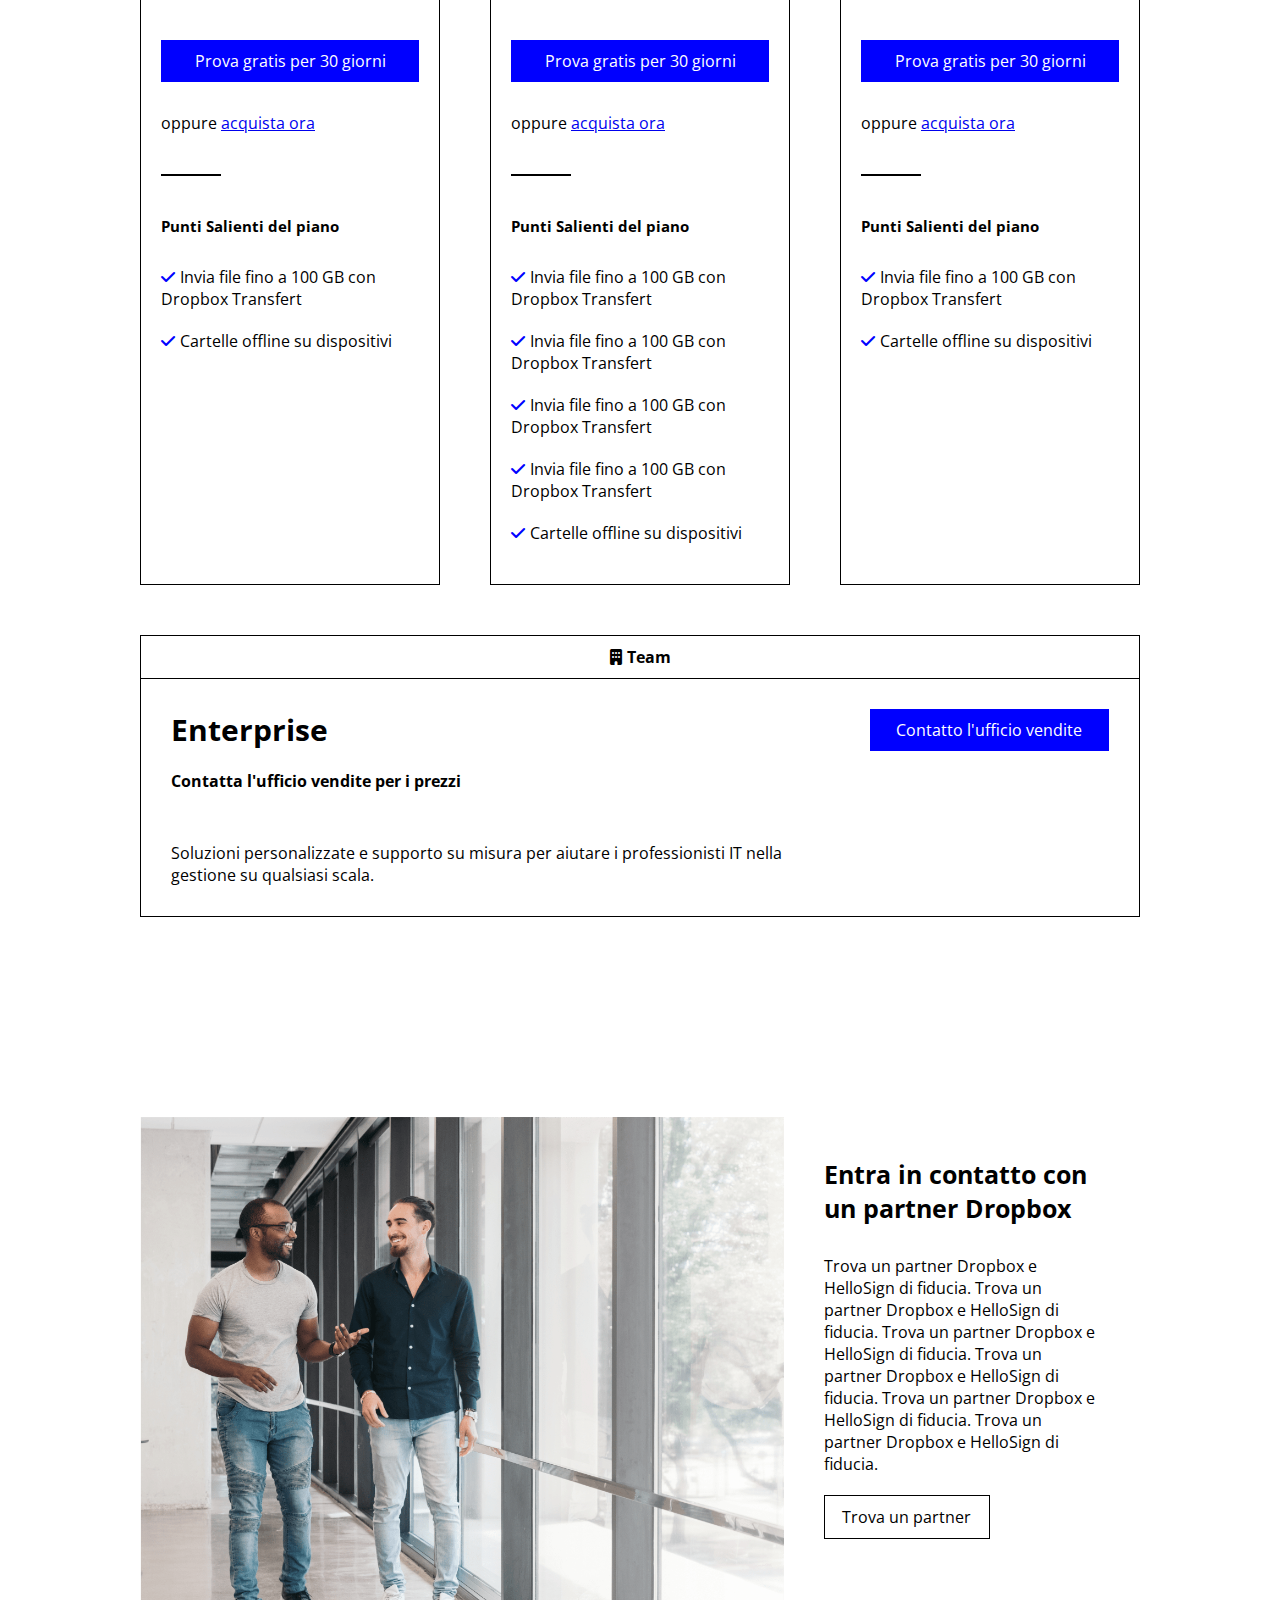
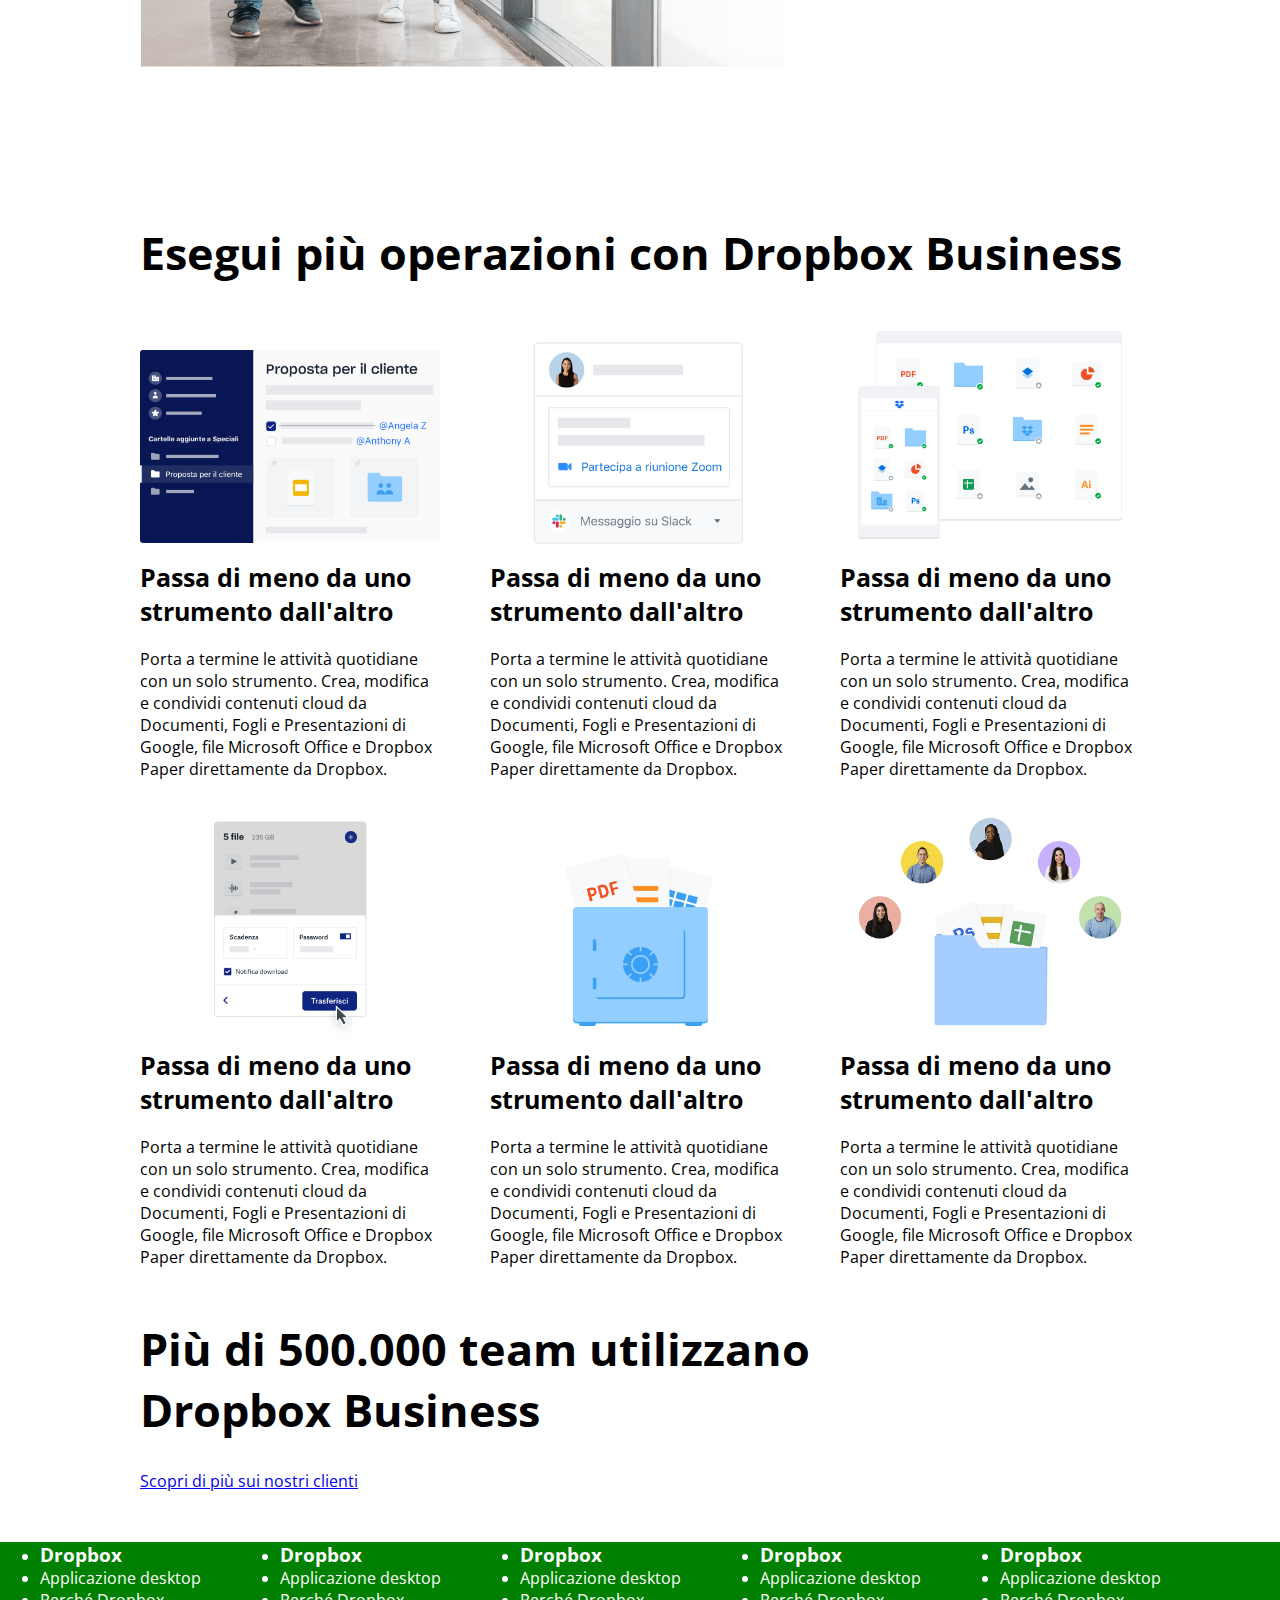
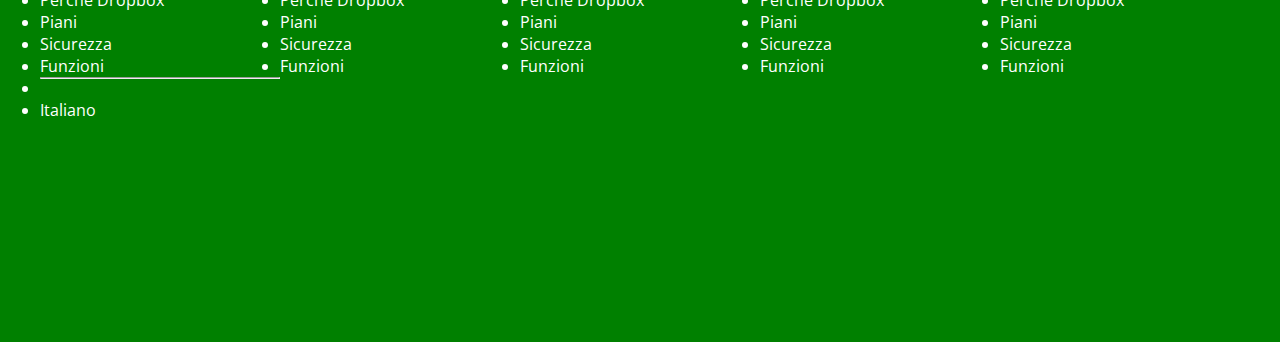
==== commit 9e9abf80: "[UPD] Styling main S3" ====
--- a/index.html
+++ b/index.html
@@ -40,7 +40,7 @@
         </div>
     </header>
     <!-- main -->
-    <main>
+    <main class="mb50">
         <!-- jumbotron -->
         <div id="jumbotron" class="bg-teal pt50">
             <div class="container-mid">
@@ -168,51 +168,51 @@
             <div id="section-3">
                 <!-- row -->
                 <div class="content">
-                    <h2>Esegui pi&ugrave; operazioni con Dropbox Business</h2>
+                    <h2 class="mb30">Esegui pi&ugrave; operazioni con Dropbox Business</h2>
                 </div>
                 <!-- column -->
-                <div class="content d-flex flex-wrap">
+                <div class="content d-flex flex-wrap j-between gap-r20 mb50">
                     <!-- one -->
-                    <div class="col30 bg-red border-black">
-                        <img src="" alt=""> IMG
-                        <h3 class="border-black">Passa di meno da uno strumento dall'altro</h3>
+                    <div class="col30">
+                        <img class="img-fluid" src="./img/business-feature-coordinate-it.png" alt="">
+                        <h3 class="mb20">Passa di meno da uno strumento dall'altro</h3>
                         <p>Porta a termine le attivit&agrave; quotidiane con un solo strumento. Crea, modifica e condividi contenuti cloud da Documenti, Fogli e Presentazioni di Google, file Microsoft Office e Dropbox Paper direttamente da Dropbox.</p>
                     </div>
                     <!-- two -->
-                    <div class="col30 bg-red border-black">
-                        <img src="" alt=""> IMG
-                        <h3 class="border-black">Passa di meno da uno strumento dall'altro</h3>
+                    <div class="col30">
+                        <img class="img-fluid" src="./img/business-feature-integrations-it.png" alt="">
+                        <h3 class="mb20">Passa di meno da uno strumento dall'altro</h3>
                         <p>Porta a termine le attivit&agrave; quotidiane con un solo strumento. Crea, modifica e condividi contenuti cloud da Documenti, Fogli e Presentazioni di Google, file Microsoft Office e Dropbox Paper direttamente da Dropbox.</p>
                     </div>
                     <!-- three -->
-                    <div class="col30 bg-red border-black">
-                        <img src="" alt=""> IMG
-                        <h3 class="border-black">Passa di meno da uno strumento dall'altro</h3>
+                    <div class="col30">
+                        <img class="img-fluid" src="./img/business-feature-multi-device.png" alt="">
+                        <h3 class="mb20">Passa di meno da uno strumento dall'altro</h3>
                         <p>Porta a termine le attivit&agrave; quotidiane con un solo strumento. Crea, modifica e condividi contenuti cloud da Documenti, Fogli e Presentazioni di Google, file Microsoft Office e Dropbox Paper direttamente da Dropbox.</p>
                     </div>
                     <!-- four -->
-                    <div class="col30 bg-red border-black">
-                        <img src="" alt=""> IMG
-                        <h3 class="border-black">Passa di meno da uno strumento dall'altro</h3>
+                    <div class="col30">
+                        <img class="img-fluid" src="./img/business-feature-send-files-it.png" alt="">
+                        <h3 class="mb20">Passa di meno da uno strumento dall'altro</h3>
                         <p>Porta a termine le attivit&agrave; quotidiane con un solo strumento. Crea, modifica e condividi contenuti cloud da Documenti, Fogli e Presentazioni di Google, file Microsoft Office e Dropbox Paper direttamente da Dropbox.</p>
                     </div>
                     <!-- five -->
-                    <div class="col30 bg-red border-black">
-                        <img src="" alt=""> IMG
-                        <h3 class="border-black">Passa di meno da uno strumento dall'altro</h3>
+                    <div class="col30">
+                        <img class="img-fluid" src="./img/business-feature-security.png" alt="">
+                        <h3 class="mb20">Passa di meno da uno strumento dall'altro</h3>
                         <p>Porta a termine le attivit&agrave; quotidiane con un solo strumento. Crea, modifica e condividi contenuti cloud da Documenti, Fogli e Presentazioni di Google, file Microsoft Office e Dropbox Paper direttamente da Dropbox.</p>
                     </div>
                     <!-- six -->
-                    <div class="col30 bg-red border-black">
-                        <img src="" alt=""> IMG
-                        <h3 class="border-black">Passa di meno da uno strumento dall'altro</h3>
+                    <div class="col30">
+                        <img class="img-fluid" src="./img/business-feature-switching-tools.png" alt="">
+                        <h3 class="mb20">Passa di meno da uno strumento dall'altro</h3>
                         <p>Porta a termine le attivit&agrave; quotidiane con un solo strumento. Crea, modifica e condividi contenuti cloud da Documenti, Fogli e Presentazioni di Google, file Microsoft Office e Dropbox Paper direttamente da Dropbox.</p>
                     </div>
                 </div>
                 <!-- row -->
                 <div class="content">
-                    <h2 class="border-black">Pi&ugrave; di 500.000 team utilizzano Dropbox Business</h2>
-                    <a href="">Scopri di pi&ugrave; sui nostri clienti</a>
+                    <h2 class="col70 mb30">Pi&ugrave; di 500.000 team utilizzano Dropbox Business</h2>
+                    <a href="#">Scopri di pi&ugrave; sui nostri clienti</a>
                 </div>
             </div>
         </div>
--- a/css/style.css
+++ b/css/style.css
@@ -68,7 +68,7 @@
     font-size: 45px;
 }
 
-h3{
+#section-1 h3{
     font-size: 30px;
 }
 
@@ -114,6 +114,10 @@
     max-width: 60%;
 }
 
+#section-2 h3, #section-3 h3{
+    font-size: 25px;
+}
+
 /*utility*/
 
 .bg-black{
@@ -290,6 +294,10 @@
 
 .j-between{
     justify-content: space-between;
+}
+
+.gap-r20{
+    row-gap: 20px;
 }
 
 /*utlity-pos*/
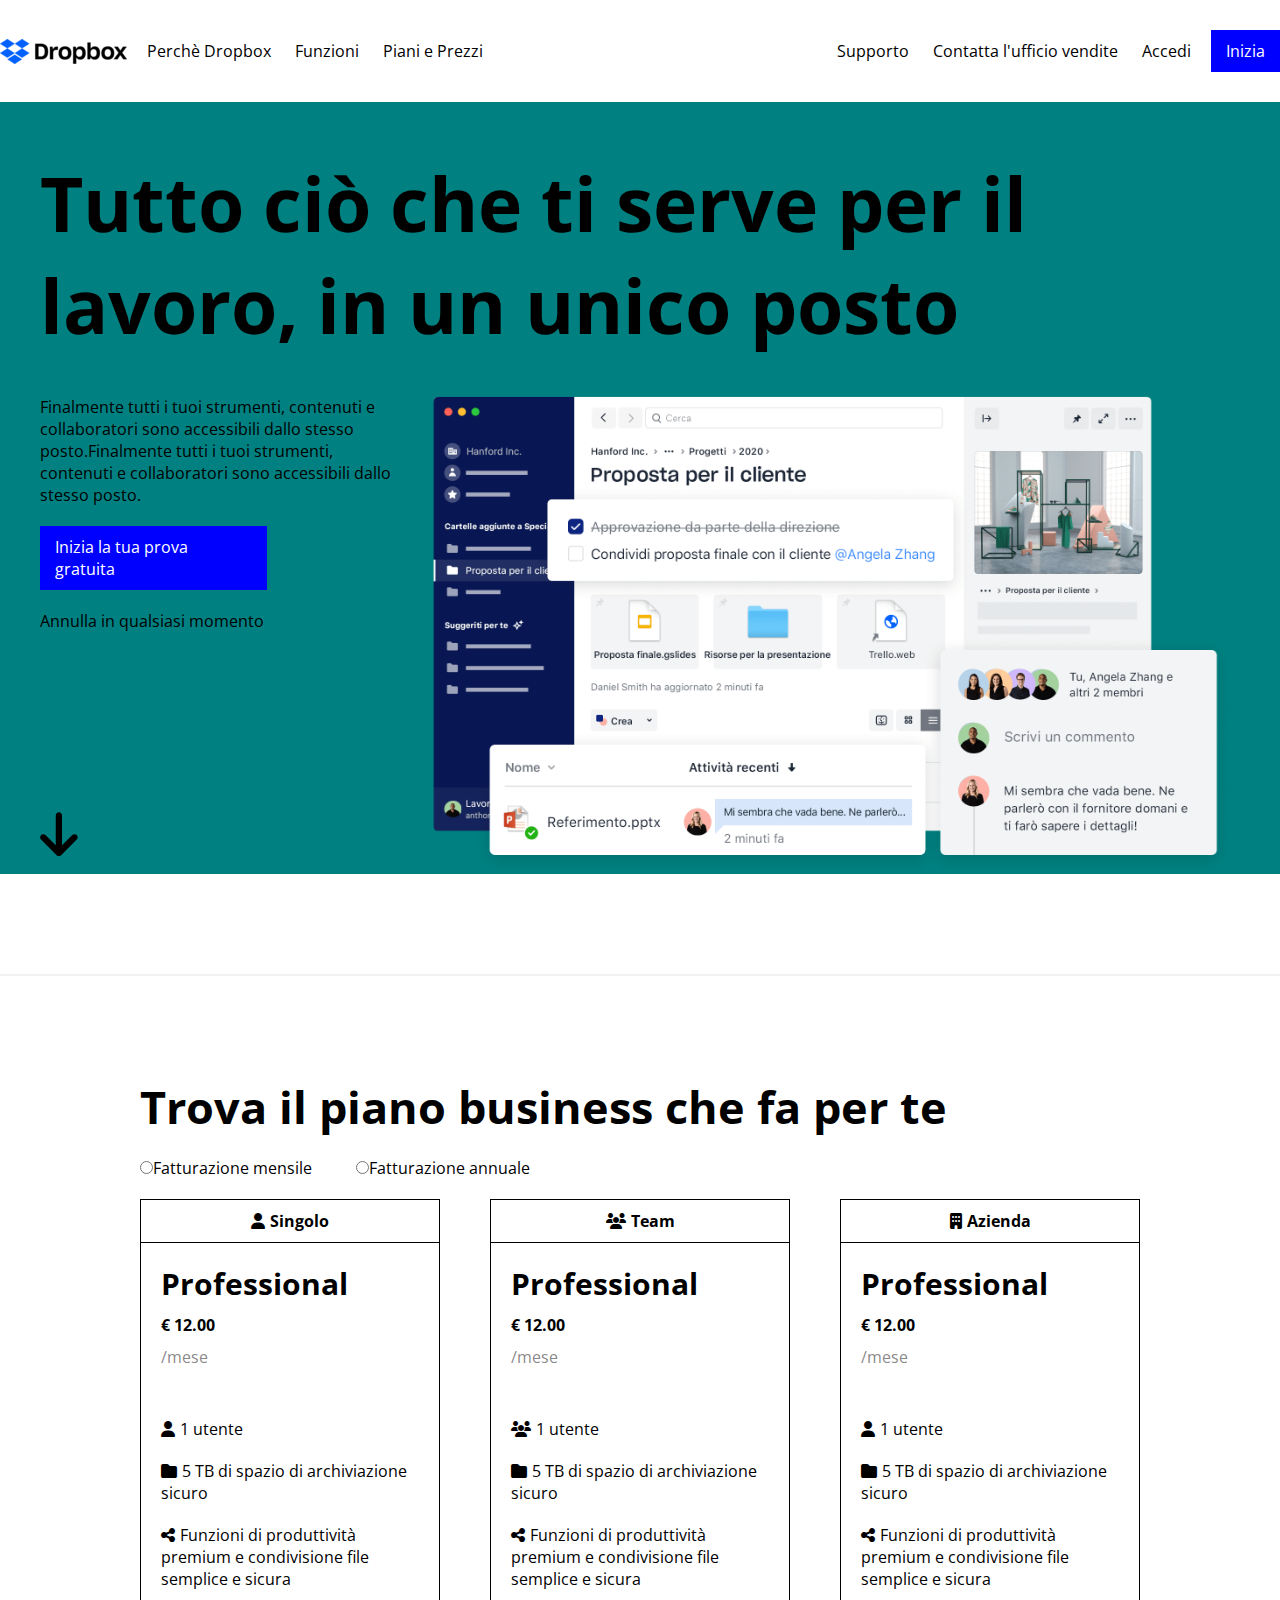
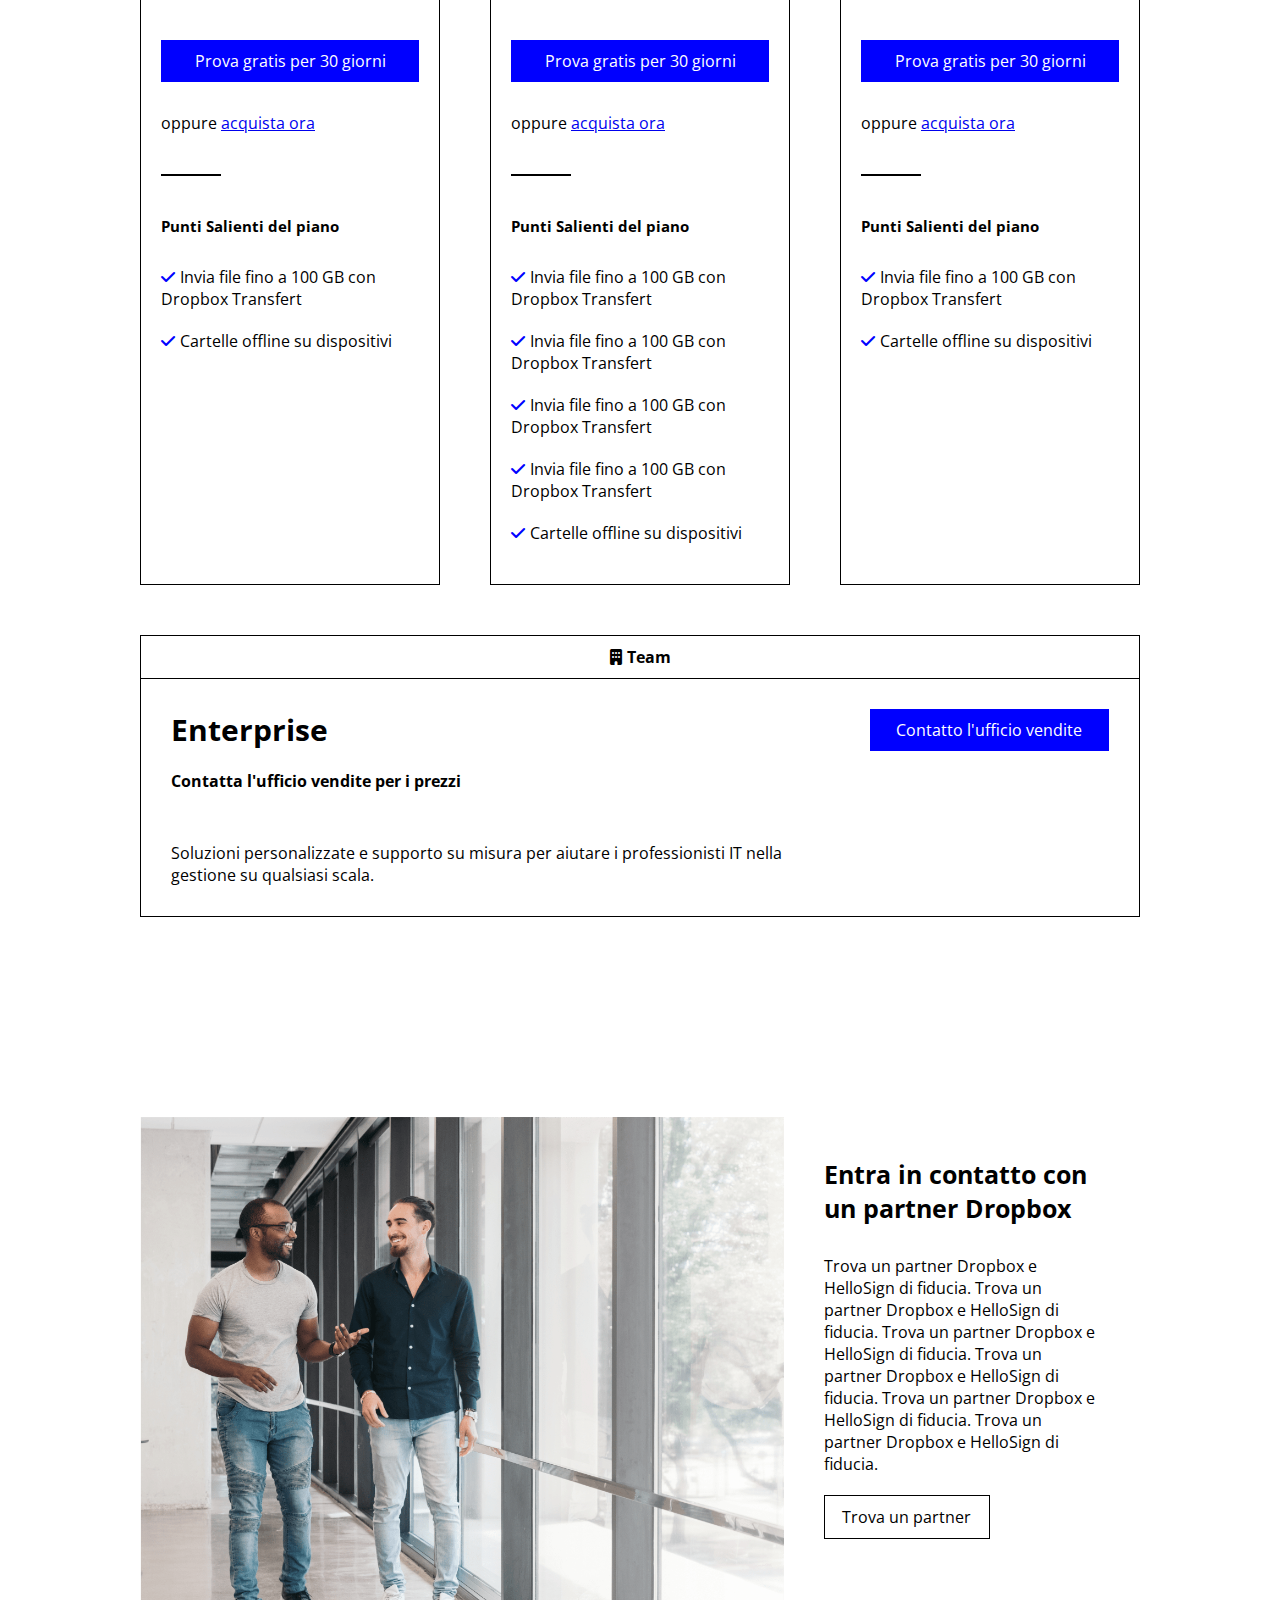
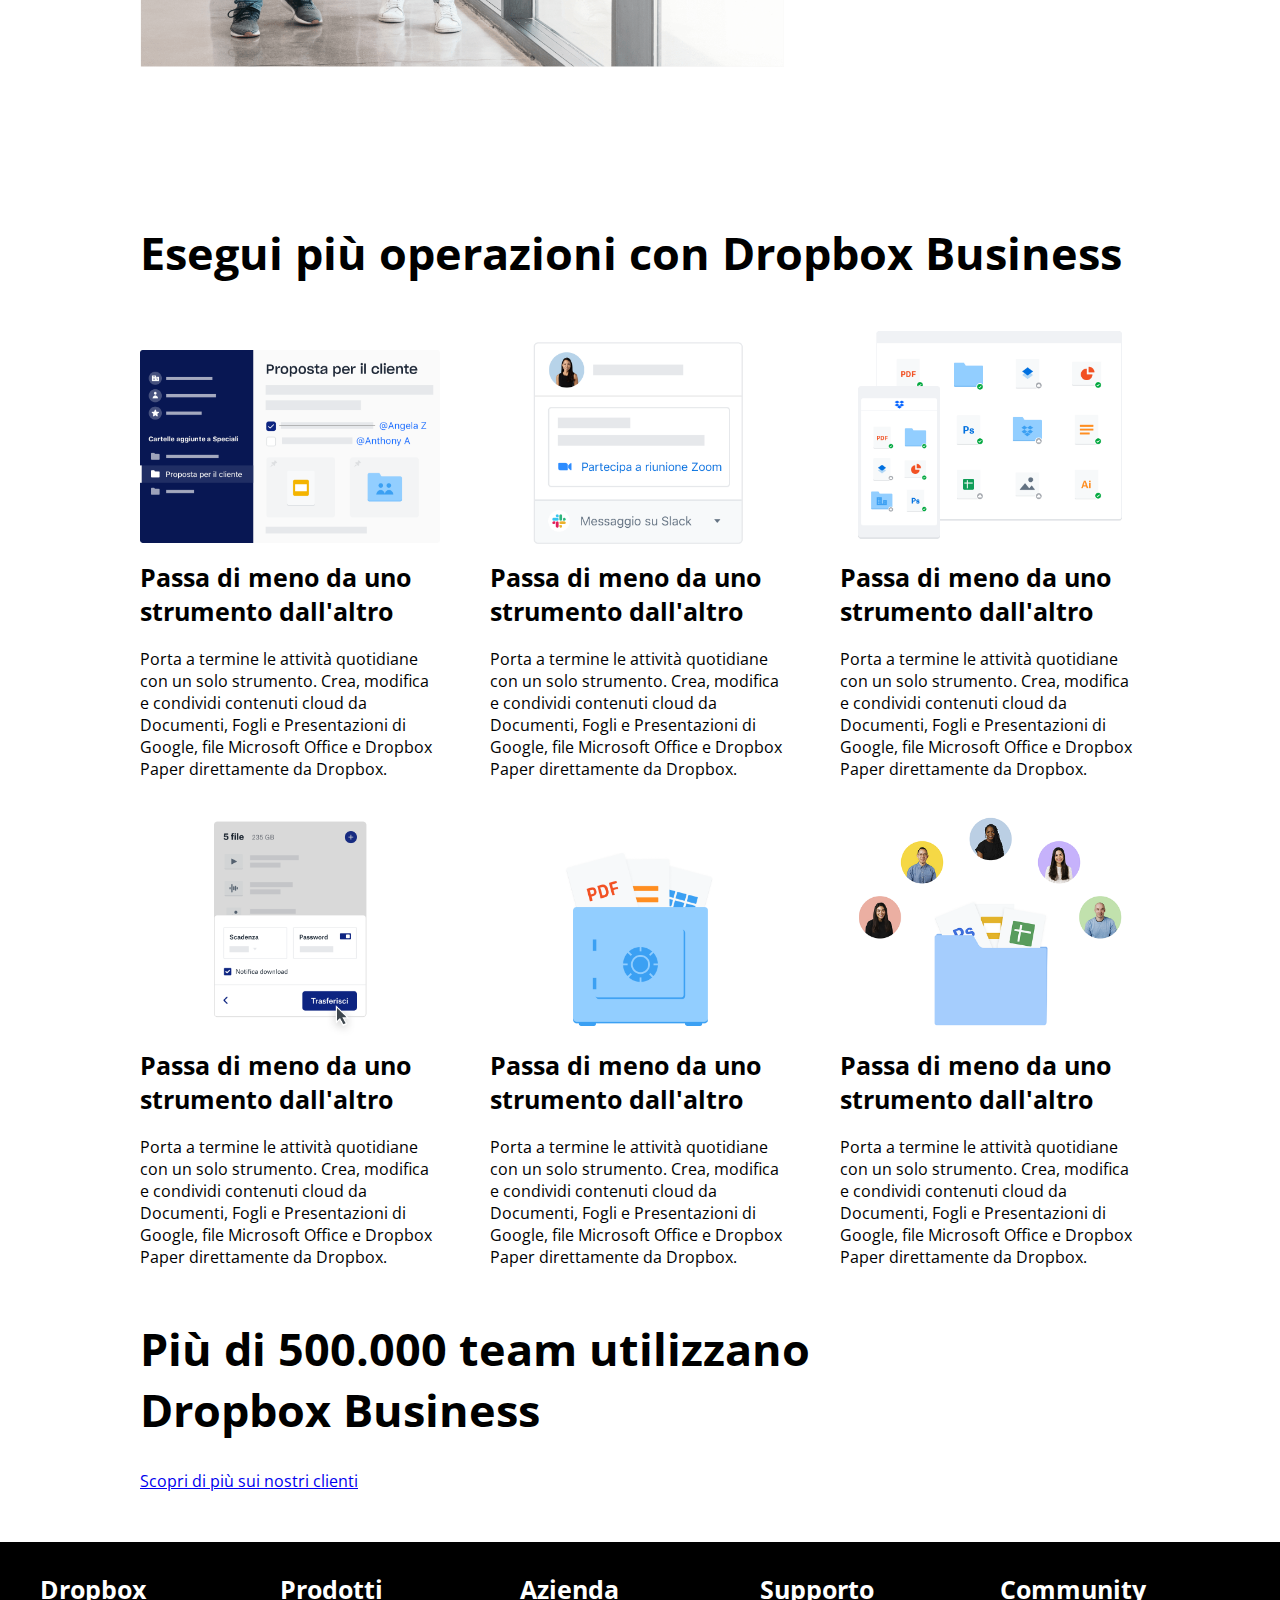
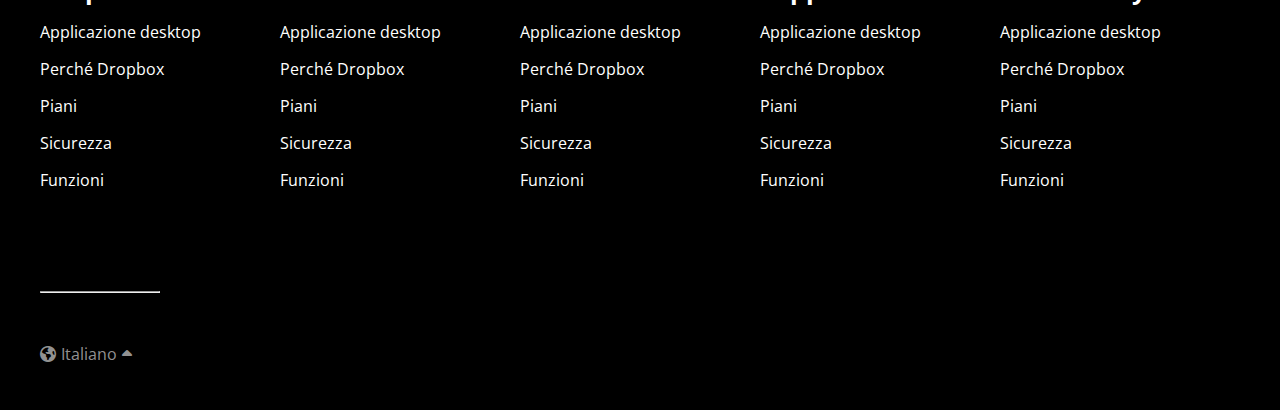
==== commit 3e2c439a: "[UPD] Styling footer" ====
--- a/index.html
+++ b/index.html
@@ -218,7 +218,7 @@
         </div>
     </main>
     <!-- footer -->
-    <footer class="bg-green h400">
+    <footer class="bg-black p30">
         <div class="container-mid">
             <div id="info-links">
                 <div class="content d-flex c-white">
@@ -231,14 +231,14 @@
                             <li>Piani</li>
                             <li>Sicurezza</li>
                             <li>Funzioni</li>
-                            <li><hr></li>
-                            <li>Italiano</li>
+                            <li><hr class="c-white"></li>
+                            <li class="c-lightgrey"><i class="fa-solid fa-earth-americas mr5"></i>Italiano<i class="fa-solid fa-caret-up ml5"></i></li>
                         </ul>
                     </div>
                     <!-- two -->
                     <div class="col20">
                         <ul>
-                            <li><h3>Dropbox</h3></li>
+                            <li><h3>Prodotti</h3></li>
                             <li>Applicazione desktop</li>
                             <li>Perch&eacute; Dropbox</li>
                             <li>Piani</li>
@@ -249,7 +249,7 @@
                     <!-- three -->
                     <div class="col20">
                         <ul>
-                            <li><h3>Dropbox</h3></li>
+                            <li><h3>Azienda</h3></li>
                             <li>Applicazione desktop</li>
                             <li>Perch&eacute; Dropbox</li>
                             <li>Piani</li>
@@ -260,7 +260,7 @@
                     <!-- four -->
                     <div class="col20">
                         <ul>
-                            <li><h3>Dropbox</h3></li>
+                            <li><h3>Supporto</h3></li>
                             <li>Applicazione desktop</li>
                             <li>Perch&eacute; Dropbox</li>
                             <li>Piani</li>
@@ -271,7 +271,7 @@
                     <!-- five -->
                     <div class="col20">
                         <ul>
-                            <li><h3>Dropbox</h3></li>
+                            <li><h3>Community</h3></li>
                             <li>Applicazione desktop</li>
                             <li>Perch&eacute; Dropbox</li>
                             <li>Piani</li>
--- a/css/style.css
+++ b/css/style.css
@@ -76,7 +76,7 @@
     margin-bottom: 200px;
 }
 
-#section-1 ul li{
+ul{
     list-style: none;
 }
 
@@ -114,8 +114,20 @@
     max-width: 60%;
 }
 
-#section-2 h3, #section-3 h3{
+#section-2 h3, #section-3 h3, footer li h3{
     font-size: 25px;
+}
+
+/*content-footer*/
+
+footer li{
+    margin-bottom: 15px;
+}
+
+footer li hr{
+    max-width: 50%;
+    margin: 100px 0 50px 0;
+
 }
 
 /*utility*/
@@ -158,6 +170,10 @@
     color: blue;
 }
 
+.c-lightgrey{
+    color: rgba(211, 211, 211, 0.7) ;
+}
+
 .c-grey{
     color: rgba(86, 82, 82, 0.7);
 }
@@ -244,6 +260,10 @@
 
 .my10{
     margin: 10px 0;
+}
+
+.ml5{
+    margin-left: 5px;
 }
 
 .mr20{
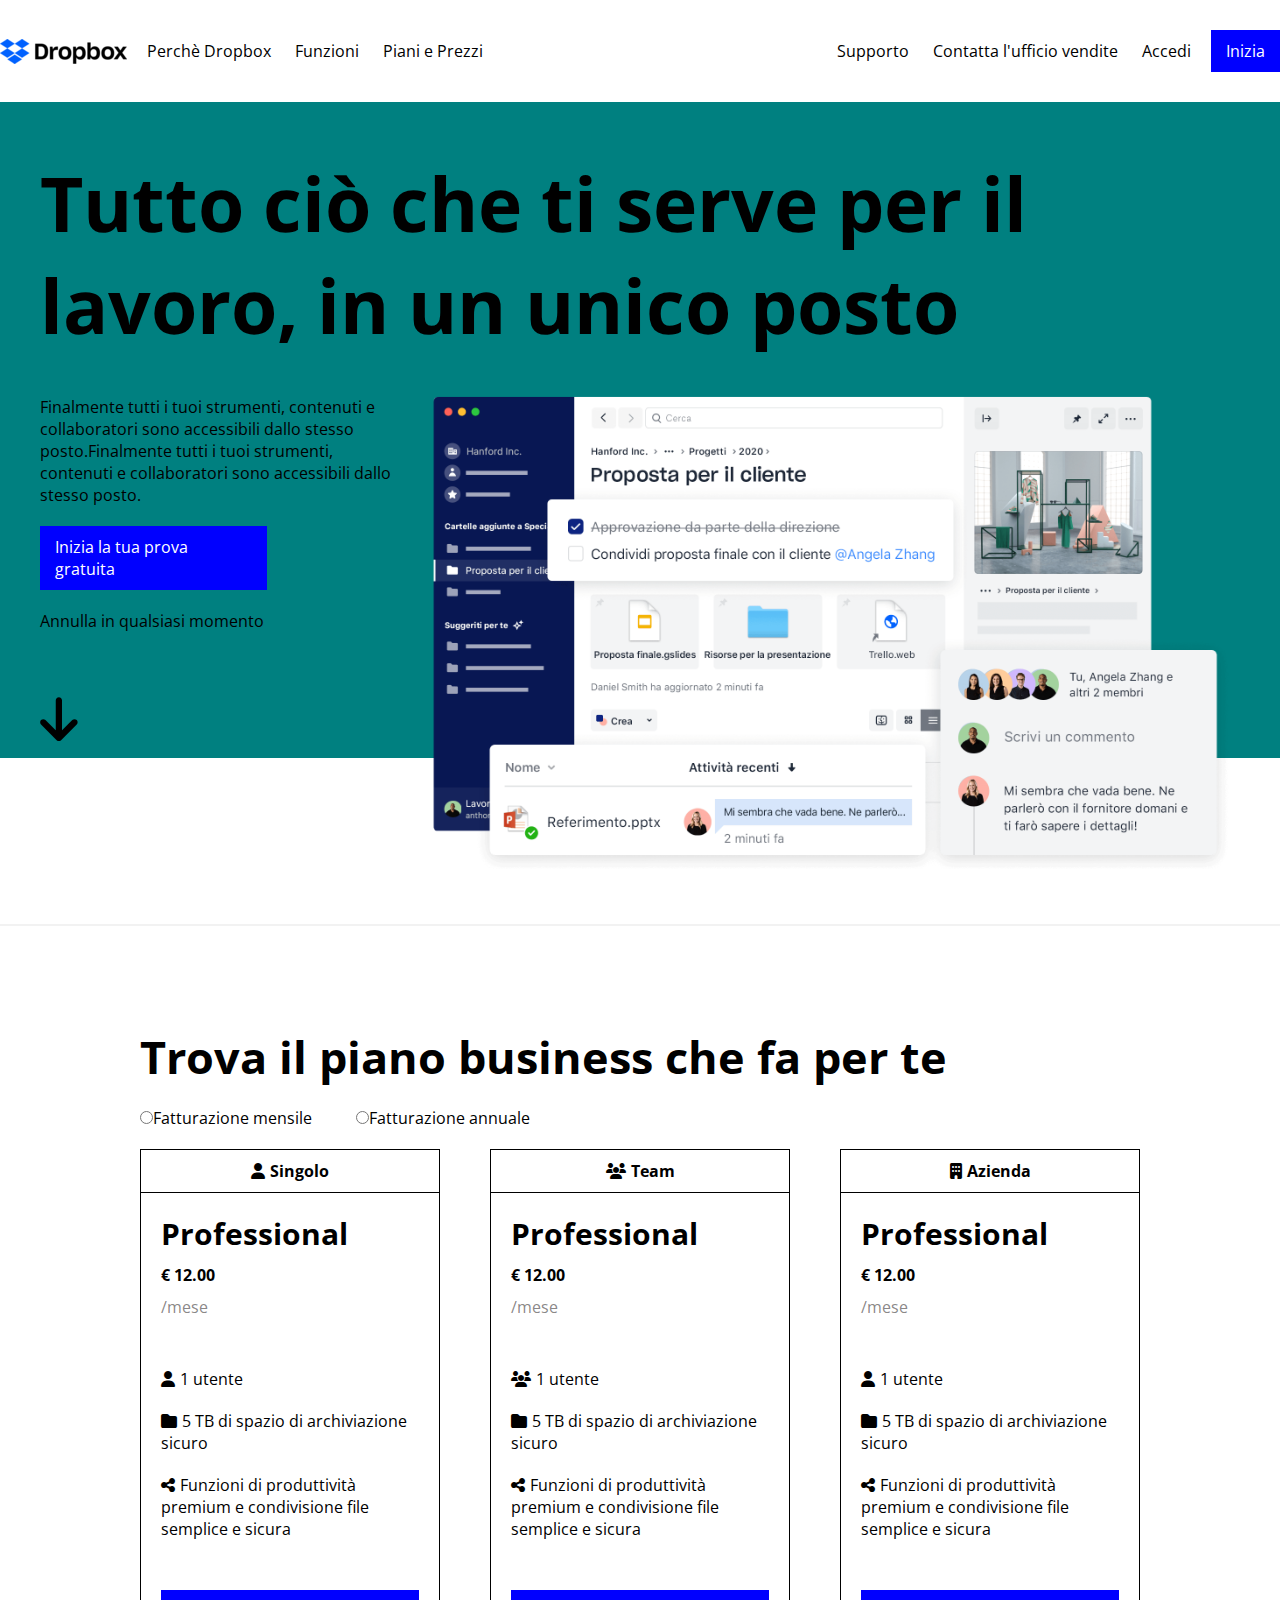
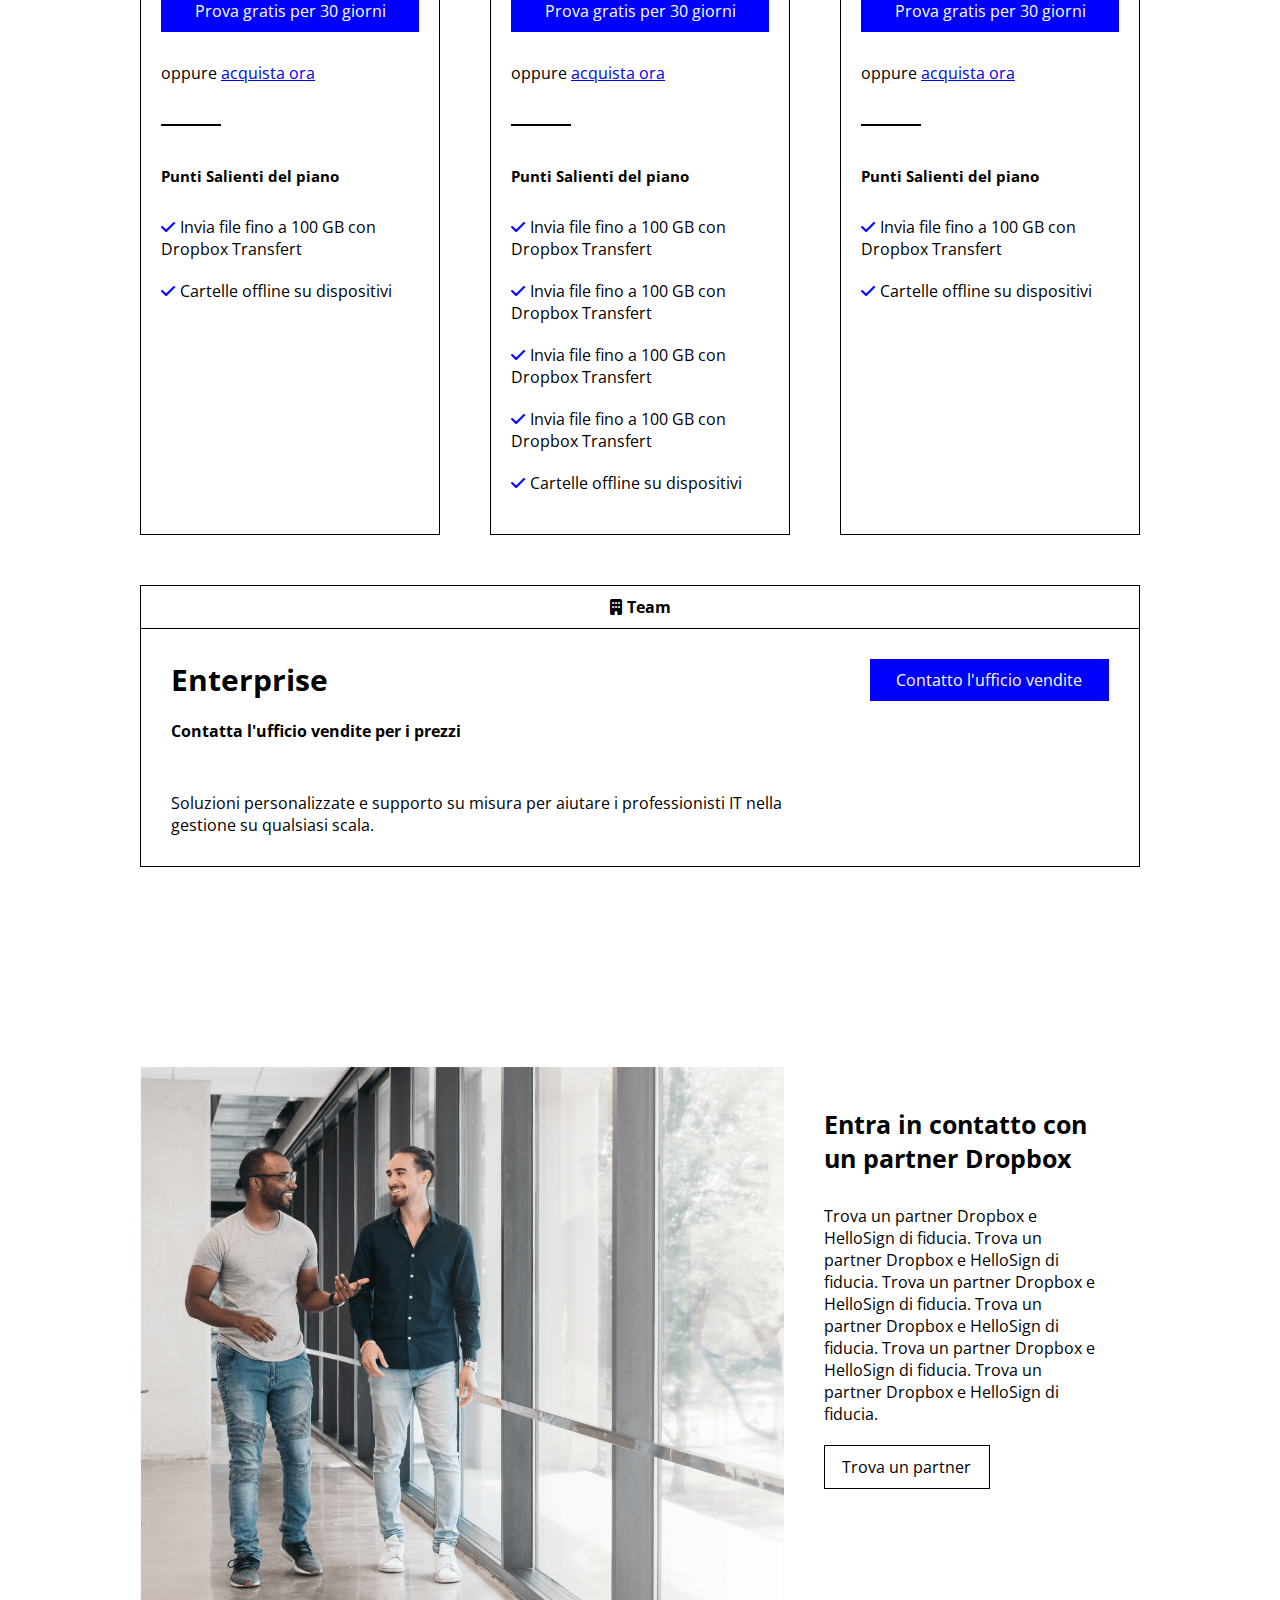
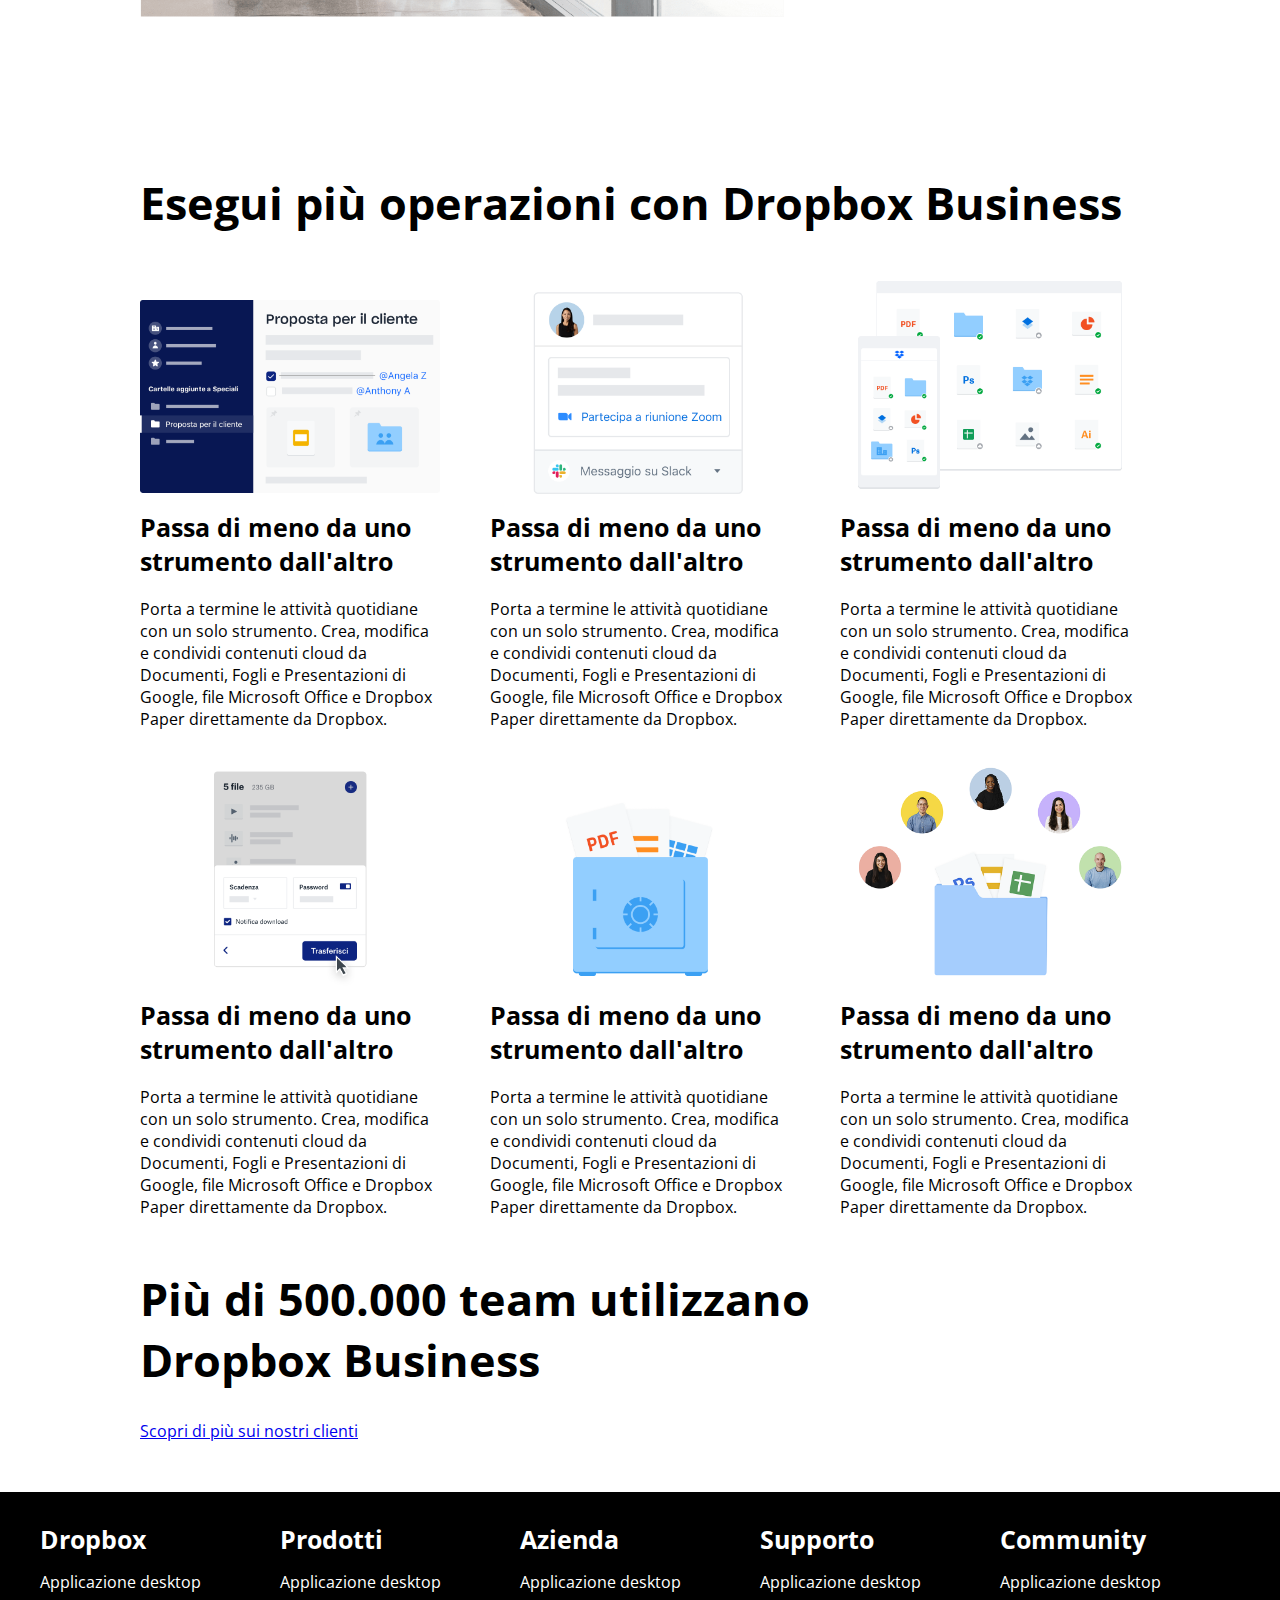
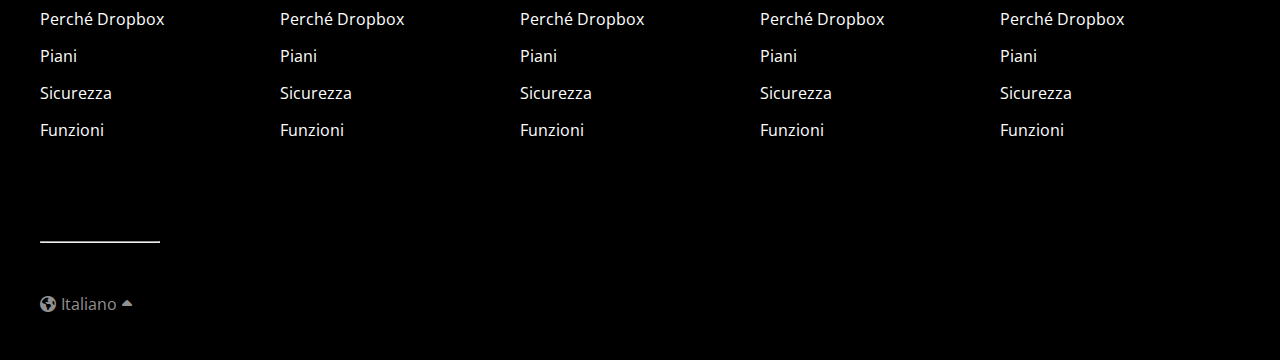
==== commit 0fbde70e: "[FIX] Fixing jumbotron image" ====
--- a/index.html
+++ b/index.html
@@ -42,7 +42,7 @@
     <!-- main -->
     <main class="mb50">
         <!-- jumbotron -->
-        <div id="jumbotron" class="bg-teal pt50">
+        <div id="jumbotron" class="pt50">
             <div class="container-mid">
                 <h1>Tutto ci&ograve; che ti serve per il lavoro, in un unico posto</h1>
                 <div class="content d-flex">
@@ -50,7 +50,7 @@
                         <p class="mb20">Finalmente tutti i tuoi strumenti, contenuti e collaboratori sono accessibili dallo stesso posto.Finalmente tutti i tuoi strumenti, contenuti e collaboratori sono accessibili dallo stesso posto.</p>
                         <div class="btn bg-blue c-white mb20">Inizia la tua prova gratuita</div>
                         <div>Annulla in qualsiasi momento</div>
-                        <i class="fa-solid fa-arrow-down pos-absolute bottom15"></i>
+                        <i class="fa-solid fa-arrow-down pos-absolute bottom130"></i>
                     </div>
                     <div class="col70">
                         <img class="img-fluid" src="./img/jumbo.png" alt="">
@@ -58,7 +58,7 @@
                 </div>
             </div>
         </div>
-        <hr class="my100">
+        <hr>
         <div class="container-sm">
             <!-- S1 -->
             <div id="section-1">
--- a/css/style.css
+++ b/css/style.css
@@ -52,12 +52,17 @@
     max-width: 63%;
 }
 
+#jumbotron{
+    background: linear-gradient(teal 85%, white 15%);
+}
+
 .fa-arrow-down{
     font-size: 50px;
 }
 
 main>hr{
     border: 1px solid rgba(211, 211, 211, 0.3);
+    margin: 50px 0 100px 0;
 }
 
 .inp-radio span{
@@ -250,10 +255,6 @@
     margin: 50px;
 }
 
-.my100{
-    margin: 100px 0;
-}
-
 .my20{
     margin: 20px 0;
 }
@@ -330,6 +331,6 @@
     position: absolute;
 }
 
-.bottom15{
-    bottom: 15px;
+.bottom130{
+    bottom: 130px;
 }